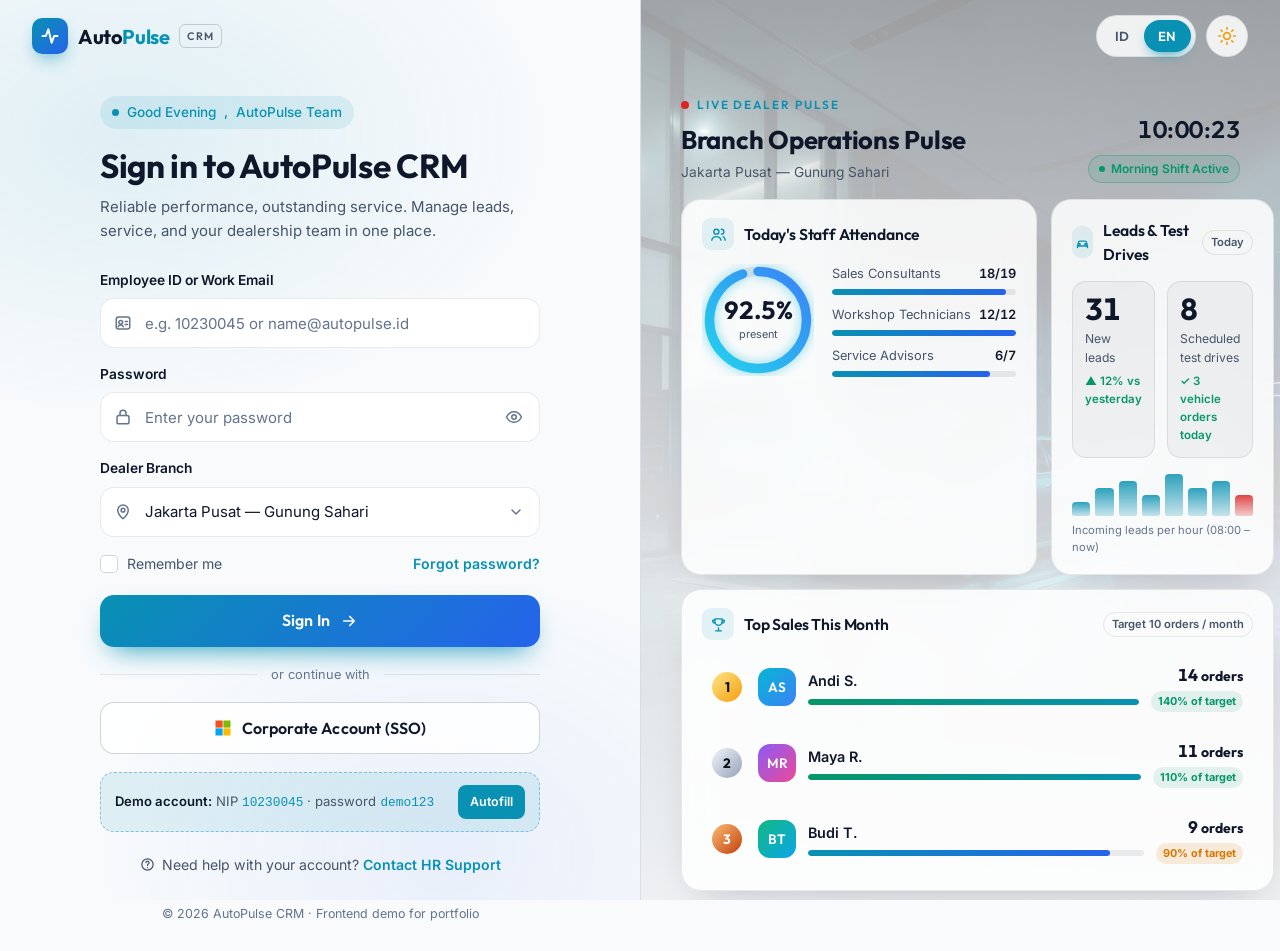
==== index.html @ 3036438d "feat: initial login page, documentation, and specs" ====
<!DOCTYPE html>
<html lang="id" data-theme="dark">
<head>
  <meta charset="UTF-8">
  <meta name="viewport" content="width=device-width, initial-scale=1.0">
  <title>AutoPulse CRM — Login | Automotive Customer &amp; Workforce Management</title>
  <meta name="description" content="AutoPulse CRM: platform CRM dealer otomotif yang menyatukan pipeline penjualan, layanan bengkel, dan statistik kinerja SDM untuk HRD dalam satu dashboard.">
  <meta name="theme-color" content="#0A0E17">
  <!-- Apply saved theme/language before paint to avoid a flash of the wrong theme -->
  <script>
    (function () {
      try {
        var theme = localStorage.getItem("autopulse-theme");
        if (theme !== "light" && theme !== "dark") {
          theme = window.matchMedia("(prefers-color-scheme: light)").matches ? "light" : "dark";
        }
        document.documentElement.setAttribute("data-theme", theme);
        var lang = localStorage.getItem("autopulse-lang");
        if (lang === "id" || lang === "en") document.documentElement.lang = lang;
      } catch (e) { /* storage unavailable: keep defaults */ }
    })();
  </script>
  <link rel="preconnect" href="https://fonts.googleapis.com">
  <link rel="preconnect" href="https://fonts.gstatic.com" crossorigin>
  <link href="https://fonts.googleapis.com/css2?family=Inter:wght@400;500;600;700&family=Outfit:wght@500;600;700;800&display=swap" rel="stylesheet">
  <link rel="stylesheet" href="styles.css">
</head>
<body>
  <div class="bg-glow" aria-hidden="true"></div>

  <!-- ===== Top bar: brand, language & theme controls ===== -->
  <header class="topbar">
    <a class="brand" href="#" aria-label="AutoPulse CRM">
      <span class="brand-mark" aria-hidden="true">
        <svg width="20" height="20" viewBox="0 0 24 24" fill="none" stroke="currentColor" stroke-width="2.4" stroke-linecap="round" stroke-linejoin="round"><path d="M3 12h4l3-8 4 16 3-8h4"/></svg>
      </span>
      <span class="brand-name">Auto<span>Pulse</span></span>
      <span class="brand-tag">CRM</span>
    </a>
    <div class="topbar-controls">
      <div class="lang-toggle" role="group" aria-label="Language / Bahasa">
        <button type="button" id="lang-id" class="lang-btn" data-lang="id" aria-pressed="true">ID</button>
        <button type="button" id="lang-en" class="lang-btn" data-lang="en" aria-pressed="false">EN</button>
      </div>
      <button type="button" id="theme-toggle" class="theme-toggle" data-i18n-aria="themeToggle" aria-label="Ganti tema">
        <svg class="icon-sun" viewBox="0 0 24 24" fill="none" stroke="currentColor" stroke-width="2" stroke-linecap="round"><circle cx="12" cy="12" r="4"/><path d="M12 2v2M12 20v2M4.9 4.9l1.4 1.4M17.7 17.7l1.4 1.4M2 12h2M20 12h2M4.9 19.1l1.4-1.4M17.7 6.3l1.4-1.4"/></svg>
        <svg class="icon-moon" viewBox="0 0 24 24" fill="none" stroke="currentColor" stroke-width="2" stroke-linecap="round" stroke-linejoin="round"><path d="M21 12.8A9 9 0 1 1 11.2 3a7 7 0 0 0 9.8 9.8z"/></svg>
      </button>
    </div>
  </header>

  <main class="split-container">
    <!-- ===== Left: authentication portal ===== -->
    <section id="auth-section" class="auth-panel" aria-labelledby="login-title">
      <div class="auth-card">
        <p class="eyebrow"><span class="pulse-dot" aria-hidden="true"></span><span id="greeting-text">Selamat Pagi</span>, <span data-i18n="greetingSuffix">Rekan AutoPulse</span></p>
        <h1 id="login-title" data-i18n="loginTitle">Masuk ke AutoPulse CRM</h1>
        <p class="subtitle" data-i18n="loginSubtitle">Kinerja andal, pelayanan unggul. Kelola prospek, servis, dan tim dealer Anda dalam satu tempat.</p>

        <form id="login-form" novalidate>
          <div class="field" id="field-identifier">
            <label for="nip-email" data-i18n="labelIdentifier">NIP atau Email Perusahaan</label>
            <div class="input-wrap">
              <svg class="input-icon" viewBox="0 0 24 24" fill="none" stroke="currentColor" stroke-width="2" stroke-linecap="round" stroke-linejoin="round" aria-hidden="true"><rect x="3" y="4" width="18" height="16" rx="3"/><circle cx="9" cy="11" r="2.5"/><path d="M5.5 17c.8-1.8 2-2.5 3.5-2.5s2.7.7 3.5 2.5M15 10h3M15 14h3"/></svg>
              <input id="nip-email" name="identifier" type="text" autocomplete="username" inputmode="email" aria-describedby="nip-email-error" data-i18n-placeholder="phIdentifier" placeholder="contoh: 10230045 atau nama@autopulse.id">
            </div>
            <p class="field-error" id="nip-email-error" aria-live="polite"></p>
          </div>

          <div class="field" id="field-password">
            <label for="password" data-i18n="labelPassword">Kata Sandi</label>
            <div class="input-wrap">
              <svg class="input-icon" viewBox="0 0 24 24" fill="none" stroke="currentColor" stroke-width="2" stroke-linecap="round" stroke-linejoin="round" aria-hidden="true"><rect x="4" y="10" width="16" height="11" rx="2.5"/><path d="M8 10V7a4 4 0 0 1 8 0v3"/></svg>
              <input id="password" name="password" type="password" autocomplete="current-password" aria-describedby="password-error" data-i18n-placeholder="phPassword" placeholder="Masukkan kata sandi">
              <button type="button" id="toggle-pwd" class="pwd-toggle" data-i18n-aria="showPassword" aria-label="Tampilkan kata sandi" aria-pressed="false">
                <svg class="icon-eye" viewBox="0 0 24 24" fill="none" stroke="currentColor" stroke-width="2" stroke-linecap="round" stroke-linejoin="round"><path d="M2 12s3.6-7 10-7 10 7 10 7-3.6 7-10 7S2 12 2 12z"/><circle cx="12" cy="12" r="3"/></svg>
                <svg class="icon-eye-off" viewBox="0 0 24 24" fill="none" stroke="currentColor" stroke-width="2" stroke-linecap="round" stroke-linejoin="round" hidden><path d="M3 3l18 18M10.6 5.1A10.9 10.9 0 0 1 12 5c6.4 0 10 7 10 7a17.6 17.6 0 0 1-3.2 4.1M6.6 6.6A17.4 17.4 0 0 0 2 12s3.6 7 10 7a10.6 10.6 0 0 0 5.4-1.5M9.9 9.9a3 3 0 0 0 4.2 4.2"/></svg>
              </button>
            </div>
            <p class="field-error" id="password-error" aria-live="polite"></p>
          </div>

          <div class="field">
            <label for="branch-select" data-i18n="labelBranch">Cabang Dealer</label>
            <div class="input-wrap">
              <svg class="input-icon" viewBox="0 0 24 24" fill="none" stroke="currentColor" stroke-width="2" stroke-linecap="round" stroke-linejoin="round" aria-hidden="true"><path d="M12 21s-7-6.2-7-11.5A7 7 0 0 1 19 9.5C19 14.8 12 21 12 21z"/><circle cx="12" cy="9.5" r="2.5"/></svg>
              <select id="branch-select" name="branch">
                <option value="jkt">Jakarta Pusat — Gunung Sahari</option>
                <option value="bsd">Tangerang — BSD City</option>
                <option value="bdg">Bandung — Soekarno Hatta</option>
                <option value="sby">Surabaya — Ahmad Yani</option>
                <option value="mdn">Medan — Gatot Subroto</option>
              </select>
              <svg class="select-chevron" viewBox="0 0 24 24" fill="none" stroke="currentColor" stroke-width="2.2" stroke-linecap="round" stroke-linejoin="round" aria-hidden="true"><path d="M6 9l6 6 6-6"/></svg>
            </div>
          </div>

          <div class="form-row">
            <label class="checkbox" for="remember-me">
              <input type="checkbox" id="remember-me" name="remember">
              <span data-i18n="rememberMe">Ingat saya</span>
            </label>
            <button type="button" id="forgot-link" class="link-btn" data-i18n="forgotPassword">Lupa kata sandi?</button>
          </div>

          <div id="form-alert" class="form-alert" role="alert" hidden>
            <svg viewBox="0 0 24 24" fill="none" stroke="currentColor" stroke-width="2" stroke-linecap="round" stroke-linejoin="round" aria-hidden="true"><circle cx="12" cy="12" r="9"/><path d="M12 8v5M12 16h.01"/></svg>
            <span id="form-alert-text"></span>
          </div>

          <button type="submit" id="btn-login" class="btn btn-primary">
            <span class="btn-label" data-i18n="signIn">Masuk Sistem</span>
            <svg class="btn-arrow" viewBox="0 0 24 24" fill="none" stroke="currentColor" stroke-width="2.2" stroke-linecap="round" stroke-linejoin="round" aria-hidden="true"><path d="M5 12h14M13 6l6 6-6 6"/></svg>
            <span class="btn-spinner" aria-hidden="true"></span>
          </button>

          <div class="divider"><span data-i18n="orSignInWith">atau masuk dengan</span></div>

          <button type="button" id="btn-sso" class="btn btn-outline">
            <svg viewBox="0 0 24 24" aria-hidden="true"><rect x="2" y="2" width="9.5" height="9.5" fill="#F25022"/><rect x="12.5" y="2" width="9.5" height="9.5" fill="#7FBA00"/><rect x="2" y="12.5" width="9.5" height="9.5" fill="#00A4EF"/><rect x="12.5" y="12.5" width="9.5" height="9.5" fill="#FFB900"/></svg>
            <span data-i18n="ssoButton">Akun Perusahaan (SSO)</span>
          </button>

          <div class="demo-box">
            <span><strong data-i18n="demoTitle">Akun demo:</strong> NIP <code>10230045</code> · <span data-i18n="demoPassword">sandi</span> <code>demo123</code></span>
            <button type="button" id="btn-demo-fill" class="demo-fill" data-i18n="demoFill">Isi otomatis</button>
          </div>
        </form>

        <p class="help-line">
          <svg viewBox="0 0 24 24" fill="none" stroke="currentColor" stroke-width="2" stroke-linecap="round" stroke-linejoin="round" aria-hidden="true"><circle cx="12" cy="12" r="9"/><path d="M9.5 9a2.5 2.5 0 1 1 3.5 2.3c-.6.3-1 .9-1 1.6v.6M12 17h.01"/></svg>
          <span data-i18n="needHelp">Butuh bantuan akun?</span>
          <button type="button" id="hr-support-link" class="link-btn" data-i18n="contactHr">Hubungi HRD Support</button>
        </p>
      </div>
      <p class="auth-footer">© 2026 AutoPulse CRM · <span data-i18n="footerNote">Demo frontend untuk portofolio</span></p>
    </section>

    <!-- ===== Right: Live Dealer Pulse (pre-auth, aggregated, zero PII) ===== -->
    <section id="pulse-section" class="pulse-panel" aria-labelledby="pulse-title">
      <div class="pulse-bg" aria-hidden="true"></div>

      <div id="pulse-content" class="pulse-content is-loading" aria-busy="true">
        <div class="pulse-header">
          <div>
            <p class="eyebrow-live"><span class="live-dot" aria-hidden="true"></span>LIVE DEALER PULSE</p>
            <h2 id="pulse-title" data-i18n="pulseTitle">Denyut Operasional Cabang</h2>
            <p class="pulse-sub" id="pulse-branch">Jakarta Pusat — Gunung Sahari</p>
          </div>
          <div class="clock-box">
            <span id="dealer-clock" class="dealer-clock">--:--:--</span>
            <span id="shift-status" class="shift-badge">—</span>
          </div>
        </div>

        <div class="stats-grid">
          <!-- Attendance -->
          <article id="stat-attendance" class="metric-card card-attendance">
            <div class="card-head">
              <h3 class="card-title">
                <span class="card-icon" aria-hidden="true"><svg viewBox="0 0 24 24" fill="none" stroke="currentColor" stroke-width="2" stroke-linecap="round" stroke-linejoin="round"><circle cx="9" cy="8" r="3.5"/><path d="M2.5 20c.9-3.4 3.4-5 6.5-5s5.6 1.6 6.5 5M16 4.5a3.5 3.5 0 0 1 0 7M18.5 15c1.6.6 2.6 2.2 3 5"/></svg></span>
                <span data-i18n="attendanceTitle">Kehadiran Staf Hari Ini</span>
              </h3>
            </div>
            <div class="attendance-body">
              <div class="gauge">
                <svg viewBox="0 0 120 120" aria-hidden="true">
                  <defs>
                    <linearGradient id="gauge-gradient" x1="0" y1="0" x2="1" y2="1">
                      <stop offset="0%" stop-color="#22D3EE"/>
                      <stop offset="100%" stop-color="#3B82F6"/>
                    </linearGradient>
                  </defs>
                  <circle class="gauge-track" cx="60" cy="60" r="52"/>
                  <circle id="gauge-fill" class="gauge-fill" cx="60" cy="60" r="52" stroke-dasharray="326.73" stroke-dashoffset="326.73"/>
                </svg>
                <div class="gauge-label">
                  <span id="attendance-value" class="gauge-value skeleton-target">0%</span>
                  <span class="gauge-caption" data-i18n="present">hadir</span>
                </div>
              </div>
              <ul id="attendance-breakdown" class="breakdown"></ul>
            </div>
          </article>

          <!-- Activity -->
          <article id="stat-activity" class="metric-card card-activity">
            <div class="card-head">
              <h3 class="card-title">
                <span class="card-icon" aria-hidden="true"><svg viewBox="0 0 24 24" fill="none" stroke="currentColor" stroke-width="2" stroke-linecap="round" stroke-linejoin="round"><path d="M5 17h14l-1.5-5.5A2 2 0 0 0 15.6 10H8.4a2 2 0 0 0-1.9 1.5L5 17zM5 17v2M19 17v2"/><circle cx="8" cy="14.5" r=".8"/><circle cx="16" cy="14.5" r=".8"/></svg></span>
                <span data-i18n="activityTitle">Prospek &amp; Test Drive</span>
              </h3>
              <span class="card-chip" data-i18n="today">Hari ini</span>
            </div>
            <div class="activity-body">
              <div class="kpi">
                <div id="leads-value" class="kpi-value skeleton-target">0</div>
                <div class="kpi-label" data-i18n="newLeads">Prospek baru</div>
                <div id="leads-trend" class="kpi-trend">▲ 12%</div>
              </div>
              <div class="kpi">
                <div id="testdrive-value" class="kpi-value skeleton-target">0</div>
                <div class="kpi-label" data-i18n="testDrives">Test drive terjadwal</div>
                <div id="spk-today" class="kpi-trend">3 SPK</div>
              </div>
              <div id="leads-sparkline" class="sparkline" aria-hidden="true"></div>
              <p class="spark-caption" data-i18n="sparkCaption">Prospek masuk per jam (08:00 – sekarang)</p>
            </div>
          </article>

          <!-- Leaderboard -->
          <article id="stat-leaderboard" class="metric-card card-leaderboard">
            <div class="card-head">
              <h3 class="card-title">
                <span class="card-icon" aria-hidden="true"><svg viewBox="0 0 24 24" fill="none" stroke="currentColor" stroke-width="2" stroke-linecap="round" stroke-linejoin="round"><path d="M8 21h8M12 17v4M7 4h10v4a5 5 0 0 1-10 0V4zM7 6H4a3 3 0 0 0 3 4M17 6h3a3 3 0 0 1-3 4"/></svg></span>
                <span data-i18n="leaderboardTitle">Top Sales Bulan Ini</span>
              </h3>
              <span id="leaderboard-target" class="card-chip">Target 10 SPK</span>
            </div>
            <ol id="leaderboard-list" class="leaderboard"></ol>
          </article>
        </div>

        <div id="hr-announcement" class="ticker">
          <span class="ticker-label">
            <svg viewBox="0 0 24 24" fill="none" stroke="currentColor" stroke-width="2.2" stroke-linecap="round" stroke-linejoin="round" aria-hidden="true"><path d="M3 11v2a1 1 0 0 0 1 1h2l5 4V6L6 10H4a1 1 0 0 0-1 1zM15.5 8.5a5 5 0 0 1 0 7"/></svg>
            <span data-i18n="hrInfo">Info HRD</span>
          </span>
          <div class="ticker-viewport">
            <div id="ticker-track" class="ticker-track"></div>
          </div>
        </div>

        <p class="pulse-meta">
          <span>
            <svg viewBox="0 0 24 24" fill="none" stroke="currentColor" stroke-width="2" stroke-linecap="round" stroke-linejoin="round" aria-hidden="true"><path d="M21 12a9 9 0 1 1-3-6.7L21 8M21 3v5h-5"/></svg>
            <span id="pulse-updated">—</span>
          </span>
          <span>
            <svg viewBox="0 0 24 24" fill="none" stroke="currentColor" stroke-width="2" stroke-linecap="round" stroke-linejoin="round" aria-hidden="true"><path d="M12 3l8 3v6c0 5-3.5 8-8 9-4.5-1-8-4-8-9V6l8-3z"/></svg>
            <span data-i18n="privacyNote">Data agregat — tanpa data pribadi pelanggan</span>
          </span>
        </p>
      </div>

      <!-- Graceful fallback when the stats feed is unavailable -->
      <div id="pulse-fallback" class="pulse-fallback" hidden>
        <span class="fallback-note" data-i18n="fallbackNote">Statistik sementara tidak tersedia</span>
        <h2 data-i18n="fallbackTitle">Kinerja andal, pelayanan unggul.</h2>
        <p data-i18n="fallbackText">Anda tetap dapat masuk seperti biasa. Data Live Dealer Pulse akan tampil kembali secara otomatis.</p>
      </div>
    </section>
  </main>

  <!-- ===== HR support modal ===== -->
  <div id="hr-modal" class="modal" role="dialog" aria-modal="true" aria-labelledby="hr-modal-title" hidden>
    <div class="modal-backdrop" data-close-modal></div>
    <div class="modal-card">
      <button type="button" class="modal-close" data-close-modal data-i18n-aria="close" aria-label="Tutup">
        <svg viewBox="0 0 24 24" fill="none" stroke="currentColor" stroke-width="2.4" stroke-linecap="round"><path d="M6 6l12 12M18 6L6 18"/></svg>
      </button>
      <h2 id="hr-modal-title" data-i18n="hrModalTitle">Bantuan Akun HRD</h2>
      <p data-i18n="hrModalText">Akun terkunci, lupa NIP, atau belum terdaftar? Tim People Operations siap membantu pada jam kerja (08:00 – 17:00).</p>
      <ul class="contact-list">
        <li>
          <a class="contact-item" id="hr-whatsapp" href="https://wa.me/6281200000000" target="_blank" rel="noopener">
            <span class="card-icon" aria-hidden="true"><svg viewBox="0 0 24 24" fill="none" stroke="currentColor" stroke-width="2" stroke-linecap="round" stroke-linejoin="round"><path d="M21 11.5a8.5 8.5 0 0 1-12.6 7.4L3 20.5l1.6-5.2A8.5 8.5 0 1 1 21 11.5z"/></svg></span>
            <span><small>WhatsApp HR Helpdesk</small><strong>+62 812-0000-0000</strong></span>
          </a>
        </li>
        <li>
          <div class="contact-item">
            <span class="card-icon" aria-hidden="true"><svg viewBox="0 0 24 24" fill="none" stroke="currentColor" stroke-width="2" stroke-linecap="round" stroke-linejoin="round"><path d="M22 16.9v3a2 2 0 0 1-2.2 2 19.8 19.8 0 0 1-8.6-3.1 19.5 19.5 0 0 1-6-6A19.8 19.8 0 0 1 2.1 4.2 2 2 0 0 1 4.1 2h3a2 2 0 0 1 2 1.7c.1.9.4 1.8.7 2.7a2 2 0 0 1-.5 2.1L8 9.8a16 16 0 0 0 6 6l1.3-1.3a2 2 0 0 1 2.1-.5c.9.3 1.8.6 2.7.7a2 2 0 0 1 1.7 2z"/></svg></span>
            <span><small data-i18n="internalExt">Telepon internal</small><strong>Ext. 104</strong></span>
          </div>
        </li>
        <li>
          <a class="contact-item" id="hr-email" href="mailto:people.ops@autopulse.id">
            <span class="card-icon" aria-hidden="true"><svg viewBox="0 0 24 24" fill="none" stroke="currentColor" stroke-width="2" stroke-linecap="round" stroke-linejoin="round"><rect x="3" y="5" width="18" height="14" rx="2.5"/><path d="M3.5 7l8.5 6 8.5-6"/></svg></span>
            <span><small>Email People Ops</small><strong>people.ops@autopulse.id</strong></span>
          </a>
        </li>
      </ul>
    </div>
  </div>

  <!-- ===== Login success (demo) ===== -->
  <div id="success-modal" class="modal" role="dialog" aria-modal="true" aria-labelledby="success-title" hidden>
    <div class="modal-backdrop"></div>
    <div class="modal-card success-card">
      <div class="success-icon" aria-hidden="true">
        <svg viewBox="0 0 24 24" fill="none" stroke="currentColor" stroke-width="2.6" stroke-linecap="round" stroke-linejoin="round"><path d="M5 12.5l4.5 4.5L19 7.5"/></svg>
      </div>
      <h2 id="success-title" data-i18n="successTitle">Login berhasil</h2>
      <div class="success-user">
        <strong id="success-name">Rina Kartika</strong>
        <span id="success-role">HRD &amp; People Ops</span>
      </div>
      <p class="success-note" data-i18n="successNote">Ini adalah demo frontend portofolio. Halaman dashboard akan hadir pada tahap berikutnya.</p>
      <button type="button" id="btn-back" class="btn btn-primary"><span class="btn-label" data-i18n="backToLogin">Kembali ke halaman login</span></button>
    </div>
  </div>

  <div id="toast" class="toast" role="status" aria-live="polite"></div>

  <script src="app.js"></script>
</body>
</html>
---- styles.css ----
/* ==========================================================================
   AutoPulse CRM — Login Page Stylesheet
   Dual theme: Obsidian Titanium (dark, default) & Alabaster Frost (light)
   ========================================================================== */

/* ---------- 1. Design tokens ---------- */
:root {
  /* Dark mode (default) */
  --bg-primary: #0A0E17;
  --bg-secondary: #111827;
  --bg-card: rgba(22, 28, 41, 0.72);
  --bg-card-solid: #161C29;
  --bg-input: rgba(15, 20, 32, 0.8);
  --bg-hover: rgba(255, 255, 255, 0.05);
  --border-color: rgba(255, 255, 255, 0.09);
  --border-strong: rgba(255, 255, 255, 0.16);
  --text-primary: #F8FAFC;
  --text-secondary: #94A3B8;
  --text-muted: #64748B;
  --accent-primary: #06B6D4;
  --accent-primary-strong: #22D3EE;
  --accent-secondary: #3B82F6;
  --accent-action: #E11D48;
  --success: #10B981;
  --warning: #F59E0B;
  --danger: #F43F5E;
  --accent-soft: rgba(6, 182, 212, 0.14);
  --success-soft: rgba(16, 185, 129, 0.14);
  --danger-soft: rgba(244, 63, 94, 0.12);
  --shadow-card: 0 20px 50px -20px rgba(0, 0, 0, 0.7);
  --shadow-glow: 0 0 0 1px rgba(6, 182, 212, 0.35), 0 10px 30px -10px rgba(6, 182, 212, 0.55);
  --pulse-overlay: linear-gradient(180deg, rgba(10, 14, 23, 0.55) 0%, rgba(10, 14, 23, 0.82) 55%, rgba(10, 14, 23, 0.95) 100%);
  --gauge-track: rgba(255, 255, 255, 0.08);
  --skeleton: rgba(255, 255, 255, 0.06);
  --skeleton-shine: rgba(255, 255, 255, 0.12);
  color-scheme: dark;

  /* Shared tokens */
  --font-display: "Outfit", system-ui, sans-serif;
  --font-body: "Inter", system-ui, sans-serif;
  --radius-sm: 10px;
  --radius-md: 14px;
  --radius-lg: 20px;
  --radius-xl: 28px;
  --topbar-h: 72px;
  --ease-out: cubic-bezier(0.22, 1, 0.36, 1);
  --theme-transition: background-color 0.3s ease, color 0.3s ease, border-color 0.3s ease, box-shadow 0.3s ease;
}

[data-theme="light"] {
  --bg-primary: #F8FAFC;
  --bg-secondary: #EEF2F7;
  --bg-card: rgba(255, 255, 255, 0.84);
  --bg-card-solid: #FFFFFF;
  --bg-input: #FFFFFF;
  --bg-hover: rgba(15, 23, 42, 0.04);
  --border-color: rgba(15, 23, 42, 0.09);
  --border-strong: rgba(15, 23, 42, 0.18);
  --text-primary: #0F172A;
  --text-secondary: #475569;
  --text-muted: #64748B;
  --accent-primary: #0891B2;
  --accent-primary-strong: #0E7490;
  --accent-secondary: #2563EB;
  --accent-action: #DC2626;
  --success: #059669;
  --warning: #D97706;
  --danger: #DC2626;
  --accent-soft: rgba(8, 145, 178, 0.1);
  --success-soft: rgba(5, 150, 105, 0.1);
  --danger-soft: rgba(220, 38, 38, 0.08);
  --shadow-card: 0 18px 40px -22px rgba(15, 23, 42, 0.28);
  --shadow-glow: 0 0 0 1px rgba(8, 145, 178, 0.3), 0 10px 26px -12px rgba(8, 145, 178, 0.45);
  --pulse-overlay: linear-gradient(180deg, rgba(248, 250, 252, 0.62) 0%, rgba(248, 250, 252, 0.86) 55%, rgba(248, 250, 252, 0.96) 100%);
  --gauge-track: rgba(15, 23, 42, 0.08);
  --skeleton: rgba(15, 23, 42, 0.06);
  --skeleton-shine: rgba(15, 23, 42, 0.1);
  color-scheme: light;
}

/* ---------- 2. Base ---------- */
*,
*::before,
*::after {
  box-sizing: border-box;
}

html,
body {
  margin: 0;
  padding: 0;
}

body {
  min-height: 100vh;
  font-family: var(--font-body);
  font-size: 15px;
  line-height: 1.55;
  color: var(--text-primary);
  background: var(--bg-primary);
  -webkit-font-smoothing: antialiased;
  transition: var(--theme-transition);
  overflow-x: hidden;
}

h1, h2, h3 {
  font-family: var(--font-display);
  margin: 0;
  letter-spacing: -0.01em;
}

p {
  margin: 0;
}

button,
input,
select {
  font: inherit;
  color: inherit;
}

button {
  cursor: pointer;
}

:focus-visible {
  outline: 2px solid var(--accent-primary);
  outline-offset: 2px;
}

[hidden] {
  display: none !important;
}

.sr-only {
  position: absolute;
  width: 1px;
  height: 1px;
  padding: 0;
  margin: -1px;
  overflow: hidden;
  clip: rect(0, 0, 0, 0);
  border: 0;
}

/* Ambient glow behind the auth panel */
.bg-glow {
  position: fixed;
  inset: 0;
  pointer-events: none;
  z-index: 0;
  background:
    radial-gradient(600px 400px at 10% 15%, rgba(6, 182, 212, 0.12), transparent 70%),
    radial-gradient(500px 400px at 35% 95%, rgba(59, 130, 246, 0.1), transparent 70%);
}

[data-theme="light"] .bg-glow {
  background:
    radial-gradient(600px 400px at 10% 15%, rgba(8, 145, 178, 0.1), transparent 70%),
    radial-gradient(500px 400px at 35% 95%, rgba(37, 99, 235, 0.07), transparent 70%);
}

/* ---------- 3. Top bar ---------- */
.topbar {
  position: fixed;
  top: 0;
  left: 0;
  right: 0;
  height: var(--topbar-h);
  z-index: 20;
  display: flex;
  align-items: center;
  justify-content: space-between;
  padding: 0 32px;
  pointer-events: none;
}

.topbar > * {
  pointer-events: auto;
}

.brand {
  display: inline-flex;
  align-items: center;
  gap: 10px;
  text-decoration: none;
  color: var(--text-primary);
}

.brand-mark {
  width: 36px;
  height: 36px;
  border-radius: 10px;
  display: grid;
  place-items: center;
  background: linear-gradient(135deg, var(--accent-primary), var(--accent-secondary));
  box-shadow: 0 8px 20px -8px var(--accent-primary);
  color: #fff;
}

.brand-name {
  font-family: var(--font-display);
  font-weight: 700;
  font-size: 1.25rem;
  letter-spacing: -0.02em;
}

.brand-name span {
  color: var(--accent-primary);
}

.brand-tag {
  font-family: var(--font-display);
  font-size: 0.68rem;
  font-weight: 600;
  letter-spacing: 0.12em;
  padding: 3px 7px;
  border-radius: 6px;
  border: 1px solid var(--border-strong);
  color: var(--text-secondary);
}

.topbar-controls {
  display: flex;
  align-items: center;
  gap: 10px;
}

.lang-toggle {
  display: inline-flex;
  padding: 4px;
  border-radius: 999px;
  background: var(--bg-card);
  border: 1px solid var(--border-color);
  backdrop-filter: blur(16px);
  -webkit-backdrop-filter: blur(16px);
  transition: var(--theme-transition);
}

.lang-btn {
  border: 0;
  background: transparent;
  padding: 6px 14px;
  border-radius: 999px;
  font-family: var(--font-display);
  font-weight: 600;
  font-size: 0.82rem;
  letter-spacing: 0.04em;
  color: var(--text-secondary);
  transition: background-color 0.25s var(--ease-out), color 0.25s var(--ease-out);
}

.lang-btn:hover {
  color: var(--text-primary);
}

.lang-btn[aria-pressed="true"] {
  background: var(--accent-primary);
  color: #fff;
  box-shadow: 0 6px 14px -6px var(--accent-primary);
}

.theme-toggle {
  position: relative;
  width: 42px;
  height: 42px;
  border-radius: 50%;
  border: 1px solid var(--border-color);
  background: var(--bg-card);
  backdrop-filter: blur(16px);
  -webkit-backdrop-filter: blur(16px);
  display: grid;
  place-items: center;
  overflow: hidden;
  transition: var(--theme-transition), transform 0.2s var(--ease-out);
}

.theme-toggle:hover {
  transform: rotate(-12deg) scale(1.05);
  border-color: var(--accent-primary);
}

.theme-toggle svg {
  position: absolute;
  width: 20px;
  height: 20px;
  transition: transform 0.45s var(--ease-out), opacity 0.3s ease;
}

.icon-sun {
  color: #F59E0B;
  transform: translateY(30px) rotate(90deg);
  opacity: 0;
}

.icon-moon {
  color: var(--accent-primary-strong);
}

[data-theme="light"] .icon-sun {
  transform: none;
  opacity: 1;
}

[data-theme="light"] .icon-moon {
  transform: translateY(-30px) rotate(-90deg);
  opacity: 0;
}

/* ---------- 4. Split layout ---------- */
.split-container {
  position: relative;
  z-index: 1;
  display: grid;
  grid-template-columns: 1fr 1fr;
  min-height: 100vh;
}

/* ---------- 5. Auth panel (left) ---------- */
.auth-panel {
  display: flex;
  flex-direction: column;
  justify-content: center;
  align-items: center;
  padding: calc(var(--topbar-h) + 24px) 48px 28px;
}

.auth-card {
  width: 100%;
  max-width: 440px;
  animation: rise-in 0.7s var(--ease-out) both;
}

.eyebrow {
  display: inline-flex;
  align-items: center;
  gap: 8px;
  font-size: 0.85rem;
  font-weight: 500;
  color: var(--accent-primary);
  padding: 6px 12px;
  border-radius: 999px;
  background: var(--accent-soft);
  margin-bottom: 18px;
}

.pulse-dot {
  width: 7px;
  height: 7px;
  border-radius: 50%;
  background: currentColor;
  box-shadow: 0 0 0 0 currentColor;
  animation: ping 2s infinite;
}

.auth-card h1 {
  font-size: clamp(1.8rem, 2.6vw, 2.35rem);
  font-weight: 700;
  line-height: 1.15;
  margin-bottom: 10px;
}

.subtitle {
  color: var(--text-secondary);
  margin-bottom: 28px;
}

.field {
  margin-bottom: 16px;
}

.field label {
  display: block;
  font-size: 0.86rem;
  font-weight: 600;
  margin-bottom: 7px;
  color: var(--text-primary);
}

.input-wrap {
  position: relative;
  display: flex;
  align-items: center;
}

.input-icon {
  position: absolute;
  left: 14px;
  width: 18px;
  height: 18px;
  color: var(--text-muted);
  pointer-events: none;
  transition: color 0.2s ease;
}

.input-wrap input,
.input-wrap select {
  width: 100%;
  height: 50px;
  padding: 0 46px 0 44px;
  border-radius: var(--radius-md);
  border: 1px solid var(--border-color);
  background: var(--bg-input);
  color: var(--text-primary);
  transition: var(--theme-transition);
  appearance: none;
  -webkit-appearance: none;
}

.input-wrap select {
  cursor: pointer;
}

.input-wrap select option {
  background: var(--bg-card-solid);
  color: var(--text-primary);
}

.input-wrap input::placeholder {
  color: var(--text-muted);
}

.input-wrap input:hover,
.input-wrap select:hover {
  border-color: var(--border-strong);
}

.input-wrap input:focus,
.input-wrap select:focus {
  outline: none;
  border-color: var(--accent-primary);
  box-shadow: 0 0 0 4px var(--accent-soft);
}

.input-wrap:focus-within .input-icon {
  color: var(--accent-primary);
}

.select-chevron {
  position: absolute;
  right: 16px;
  width: 16px;
  height: 16px;
  color: var(--text-muted);
  pointer-events: none;
}

.field.has-error input,
.field.has-error select {
  border-color: var(--danger);
  box-shadow: 0 0 0 4px var(--danger-soft);
}

.field-error {
  min-height: 0;
  font-size: 0.8rem;
  color: var(--danger);
  margin-top: 6px;
}

.field-error:empty {
  display: none;
}

.pwd-toggle {
  position: absolute;
  right: 8px;
  width: 36px;
  height: 36px;
  border: 0;
  border-radius: 10px;
  background: transparent;
  color: var(--text-muted);
  display: grid;
  place-items: center;
  transition: background-color 0.2s ease, color 0.2s ease;
}

.pwd-toggle:hover {
  background: var(--bg-hover);
  color: var(--text-primary);
}

.pwd-toggle svg {
  width: 18px;
  height: 18px;
}

.form-row {
  display: flex;
  justify-content: space-between;
  align-items: center;
  margin: 4px 0 20px;
  font-size: 0.88rem;
}

.checkbox {
  display: inline-flex;
  align-items: center;
  gap: 9px;
  cursor: pointer;
  color: var(--text-secondary);
  user-select: none;
}

.checkbox input {
  appearance: none;
  -webkit-appearance: none;
  width: 18px;
  height: 18px;
  margin: 0;
  border-radius: 5px;
  border: 1.5px solid var(--border-strong);
  background: var(--bg-input);
  display: grid;
  place-items: center;
  cursor: pointer;
  transition: background-color 0.2s ease, border-color 0.2s ease;
}

.checkbox input::after {
  content: "";
  width: 9px;
  height: 5px;
  border-left: 2px solid #fff;
  border-bottom: 2px solid #fff;
  transform: rotate(-45deg) scale(0);
  margin-top: -2px;
  transition: transform 0.2s var(--ease-out);
}

.checkbox input:checked {
  background: var(--accent-primary);
  border-color: var(--accent-primary);
}

.checkbox input:checked::after {
  transform: rotate(-45deg) scale(1);
}

.link-btn {
  border: 0;
  background: none;
  padding: 0;
  color: var(--accent-primary);
  font-weight: 600;
  text-decoration: none;
  transition: color 0.2s ease;
}

.link-btn:hover {
  color: var(--accent-primary-strong);
  text-decoration: underline;
  text-underline-offset: 3px;
}

.form-alert {
  display: flex;
  gap: 10px;
  align-items: flex-start;
  padding: 12px 14px;
  margin-bottom: 16px;
  border-radius: var(--radius-sm);
  font-size: 0.86rem;
  color: var(--danger);
  background: var(--danger-soft);
  border: 1px solid color-mix(in srgb, var(--danger) 30%, transparent);
  animation: shake 0.4s ease;
}

.form-alert.is-warning {
  color: var(--warning);
  background: color-mix(in srgb, var(--warning) 12%, transparent);
  border-color: color-mix(in srgb, var(--warning) 30%, transparent);
}

.form-alert svg {
  flex: none;
  width: 18px;
  height: 18px;
  margin-top: 1px;
}

.btn {
  position: relative;
  width: 100%;
  height: 52px;
  border-radius: var(--radius-md);
  display: inline-flex;
  align-items: center;
  justify-content: center;
  gap: 10px;
  font-family: var(--font-display);
  font-weight: 600;
  font-size: 1rem;
  letter-spacing: 0.01em;
  transition: transform 0.2s var(--ease-out), box-shadow 0.25s ease, background-color 0.25s ease, border-color 0.25s ease, opacity 0.2s ease;
}

.btn:active:not(:disabled) {
  transform: scale(0.98);
}

.btn:disabled {
  cursor: not-allowed;
  opacity: 0.65;
}

.btn-primary {
  border: 0;
  color: #fff;
  background: linear-gradient(135deg, var(--accent-primary) 0%, var(--accent-secondary) 100%);
  box-shadow: 0 12px 28px -12px var(--accent-primary);
  overflow: hidden;
}

.btn-primary::before {
  content: "";
  position: absolute;
  inset: 0;
  background: linear-gradient(110deg, transparent 30%, rgba(255, 255, 255, 0.28) 50%, transparent 70%);
  transform: translateX(-100%);
  transition: transform 0.7s var(--ease-out);
}

.btn-primary:hover:not(:disabled) {
  box-shadow: var(--shadow-glow);
  transform: translateY(-1px);
}

.btn-primary:hover:not(:disabled)::before {
  transform: translateX(100%);
}

.btn-primary svg {
  width: 18px;
  height: 18px;
  transition: transform 0.25s var(--ease-out);
}

.btn-primary:hover:not(:disabled) svg {
  transform: translateX(3px);
}

.btn-spinner {
  width: 20px;
  height: 20px;
  border-radius: 50%;
  border: 2.5px solid rgba(255, 255, 255, 0.35);
  border-top-color: #fff;
  animation: spin 0.8s linear infinite;
}

.btn.is-loading .btn-label,
.btn.is-loading .btn-arrow {
  display: none;
}

.btn:not(.is-loading) .btn-spinner {
  display: none;
}

.btn-outline {
  border: 1px solid var(--border-strong);
  background: var(--bg-card);
  color: var(--text-primary);
}

.btn-outline:hover {
  border-color: var(--accent-primary);
  background: var(--bg-hover);
}

.btn-outline svg {
  width: 18px;
  height: 18px;
}

.divider {
  display: flex;
  align-items: center;
  gap: 14px;
  margin: 18px 0;
  font-size: 0.8rem;
  color: var(--text-muted);
}

.divider::before,
.divider::after {
  content: "";
  flex: 1;
  height: 1px;
  background: var(--border-color);
}

.demo-box {
  display: flex;
  align-items: center;
  justify-content: space-between;
  gap: 12px;
  margin-top: 18px;
  padding: 12px 14px;
  border-radius: var(--radius-md);
  border: 1px dashed color-mix(in srgb, var(--accent-primary) 45%, transparent);
  background: var(--accent-soft);
  font-size: 0.82rem;
  color: var(--text-secondary);
}

.demo-box strong {
  color: var(--text-primary);
  font-weight: 600;
}

.demo-box code {
  font-family: ui-monospace, "SFMono-Regular", Consolas, monospace;
  font-size: 0.8rem;
  color: var(--accent-primary);
}

.demo-fill {
  flex: none;
  border: 0;
  padding: 7px 12px;
  border-radius: 8px;
  font-size: 0.78rem;
  font-weight: 600;
  color: #fff;
  background: var(--accent-primary);
  transition: transform 0.2s var(--ease-out), opacity 0.2s ease;
}

.demo-fill:hover {
  transform: translateY(-1px);
  opacity: 0.92;
}

.help-line {
  margin-top: 22px;
  text-align: center;
  font-size: 0.88rem;
  color: var(--text-secondary);
}

.help-line svg {
  width: 15px;
  height: 15px;
  vertical-align: -2px;
  margin-right: 3px;
}

.auth-footer {
  margin-top: 28px;
  font-size: 0.78rem;
  color: var(--text-muted);
  text-align: center;
}

/* ---------- 6. Pulse panel (right) ---------- */
.pulse-panel {
  position: relative;
  overflow: hidden;
  border-left: 1px solid var(--border-color);
  background: var(--bg-secondary);
  transition: var(--theme-transition);
}

.pulse-bg {
  position: absolute;
  inset: 0;
  background-image: var(--pulse-overlay), url("assets/showroom-hero.jpg");
  background-size: cover;
  background-position: center 60%;
  transform: scale(1.04);
  animation: slow-zoom 24s ease-in-out infinite alternate;
}

.pulse-content {
  position: relative;
  z-index: 1;
  height: 100%;
  display: flex;
  flex-direction: column;
  gap: 16px;
  padding: calc(var(--topbar-h) + 20px) 40px 28px;
}

.pulse-header {
  display: flex;
  justify-content: space-between;
  align-items: flex-end;
  gap: 16px;
  flex-wrap: wrap;
}

.eyebrow-live {
  display: inline-flex;
  align-items: center;
  gap: 8px;
  font-family: var(--font-display);
  font-size: 0.74rem;
  font-weight: 600;
  letter-spacing: 0.16em;
  color: var(--accent-primary-strong);
  margin-bottom: 6px;
}

[data-theme="light"] .eyebrow-live {
  color: var(--accent-primary);
}

.live-dot {
  width: 8px;
  height: 8px;
  border-radius: 50%;
  background: var(--accent-action);
  animation: ping-red 1.6s infinite;
}

.pulse-header h2 {
  font-size: clamp(1.35rem, 2vw, 1.75rem);
  font-weight: 700;
}

.pulse-header .pulse-sub {
  font-size: 0.86rem;
  color: var(--text-secondary);
  margin-top: 2px;
}

.clock-box {
  display: flex;
  flex-direction: column;
  align-items: flex-end;
  gap: 6px;
}

.dealer-clock {
  font-family: var(--font-display);
  font-weight: 600;
  font-size: 1.5rem;
  font-variant-numeric: tabular-nums;
  letter-spacing: 0.02em;
}

.shift-badge {
  display: inline-flex;
  align-items: center;
  gap: 6px;
  font-size: 0.75rem;
  font-weight: 600;
  padding: 4px 10px;
  border-radius: 999px;
  color: var(--success);
  background: var(--success-soft);
  border: 1px solid color-mix(in srgb, var(--success) 30%, transparent);
}

.shift-badge.is-off {
  color: var(--text-secondary);
  background: var(--bg-hover);
  border-color: var(--border-color);
}

.shift-badge::before {
  content: "";
  width: 6px;
  height: 6px;
  border-radius: 50%;
  background: currentColor;
}

.stats-grid {
  display: grid;
  grid-template-columns: 1.05fr 1fr;
  grid-template-areas:
    "att act"
    "lead lead";
  gap: 14px;
}

.metric-card {
  position: relative;
  padding: 18px 20px;
  border-radius: var(--radius-lg);
  background: var(--bg-card);
  border: 1px solid var(--border-color);
  backdrop-filter: blur(16px);
  -webkit-backdrop-filter: blur(16px);
  box-shadow: var(--shadow-card);
  transition: var(--theme-transition), transform 0.3s var(--ease-out);
  animation: rise-in 0.7s var(--ease-out) both;
}

.metric-card:hover {
  transform: translateY(-3px);
  border-color: color-mix(in srgb, var(--accent-primary) 40%, var(--border-color));
}

.card-attendance { grid-area: att; animation-delay: 0.1s; }
.card-activity { grid-area: act; animation-delay: 0.18s; }
.card-leaderboard { grid-area: lead; animation-delay: 0.26s; }

.card-head {
  display: flex;
  align-items: center;
  justify-content: space-between;
  gap: 10px;
  margin-bottom: 14px;
}

.card-title {
  display: flex;
  align-items: center;
  gap: 10px;
  font-family: var(--font-display);
  font-weight: 600;
  font-size: 0.98rem;
}

.card-icon {
  width: 32px;
  height: 32px;
  border-radius: 9px;
  display: grid;
  place-items: center;
  color: var(--accent-primary);
  background: var(--accent-soft);
}

.card-icon svg {
  width: 17px;
  height: 17px;
}

.card-chip {
  font-size: 0.7rem;
  font-weight: 600;
  padding: 3px 8px;
  border-radius: 999px;
  color: var(--text-secondary);
  border: 1px solid var(--border-color);
  white-space: nowrap;
}

/* Attendance gauge */
.attendance-body {
  display: flex;
  align-items: center;
  gap: 18px;
}

.gauge {
  position: relative;
  flex: none;
  width: 112px;
  height: 112px;
}

.gauge svg {
  width: 100%;
  height: 100%;
  transform: rotate(-90deg);
}

.gauge-track {
  fill: none;
  stroke: var(--gauge-track);
  stroke-width: 10;
}

.gauge-fill {
  fill: none;
  stroke: url(#gauge-gradient);
  stroke-width: 10;
  stroke-linecap: round;
  transition: stroke-dashoffset 1.6s var(--ease-out);
  filter: drop-shadow(0 0 6px rgba(6, 182, 212, 0.5));
}

.gauge-label {
  position: absolute;
  inset: 0;
  display: flex;
  flex-direction: column;
  align-items: center;
  justify-content: center;
}

.gauge-value {
  font-family: var(--font-display);
  font-weight: 700;
  font-size: 1.55rem;
  line-height: 1;
  font-variant-numeric: tabular-nums;
}

.gauge-caption {
  font-size: 0.68rem;
  color: var(--text-secondary);
  margin-top: 4px;
}

.breakdown {
  list-style: none;
  margin: 0;
  padding: 0;
  flex: 1;
  display: grid;
  gap: 10px;
  min-width: 0;
}

.breakdown-row {
  display: grid;
  gap: 5px;
}

.breakdown-top {
  display: flex;
  justify-content: space-between;
  gap: 8px;
  font-size: 0.8rem;
}

.breakdown-top span:first-child {
  color: var(--text-secondary);
  white-space: nowrap;
  overflow: hidden;
  text-overflow: ellipsis;
}

.breakdown-top strong {
  font-variant-numeric: tabular-nums;
  font-weight: 600;
}

.bar {
  height: 6px;
  border-radius: 999px;
  background: var(--gauge-track);
  overflow: hidden;
}

.bar-fill {
  height: 100%;
  width: 0;
  border-radius: inherit;
  background: linear-gradient(90deg, var(--accent-primary), var(--accent-secondary));
  transition: width 1.4s var(--ease-out);
}

/* Activity */
.activity-body {
  display: grid;
  grid-template-columns: 1fr 1fr;
  gap: 12px;
}

.kpi {
  padding: 12px;
  border-radius: var(--radius-md);
  background: var(--bg-hover);
  border: 1px solid var(--border-color);
}

.kpi-value {
  font-family: var(--font-display);
  font-weight: 700;
  font-size: 1.9rem;
  line-height: 1.05;
  font-variant-numeric: tabular-nums;
}

.kpi-label {
  font-size: 0.76rem;
  color: var(--text-secondary);
  margin-top: 4px;
}

.kpi-trend {
  display: inline-flex;
  align-items: center;
  gap: 3px;
  margin-top: 6px;
  font-size: 0.72rem;
  font-weight: 600;
  color: var(--success);
}

.sparkline {
  grid-column: 1 / -1;
  display: flex;
  align-items: flex-end;
  gap: 5px;
  height: 46px;
  padding-top: 4px;
}

.spark-bar {
  flex: 1;
  height: 0;
  border-radius: 4px 4px 2px 2px;
  background: linear-gradient(180deg, var(--accent-primary), color-mix(in srgb, var(--accent-primary) 25%, transparent));
  opacity: 0.85;
  transition: height 1s var(--ease-out);
}

.spark-bar.is-now {
  background: linear-gradient(180deg, var(--accent-action), color-mix(in srgb, var(--accent-action) 25%, transparent));
}

.spark-caption {
  grid-column: 1 / -1;
  font-size: 0.7rem;
  color: var(--text-muted);
  margin-top: -6px;
}

/* Leaderboard */
.leaderboard {
  list-style: none;
  margin: 0;
  padding: 0;
  display: grid;
  gap: 10px;
}

.leader-row {
  display: grid;
  grid-template-columns: 34px 38px minmax(0, 1fr) auto;
  align-items: center;
  gap: 12px;
  padding: 8px 10px;
  border-radius: var(--radius-md);
  transition: background-color 0.2s ease;
}

.leader-row:hover {
  background: var(--bg-hover);
}

.rank {
  width: 30px;
  height: 30px;
  border-radius: 50%;
  display: grid;
  place-items: center;
  font-family: var(--font-display);
  font-weight: 700;
  font-size: 0.85rem;
  color: #0A0E17;
}

.rank-1 { background: linear-gradient(135deg, #FDE68A, #F59E0B); }
.rank-2 { background: linear-gradient(135deg, #F1F5F9, #94A3B8); }
.rank-3 { background: linear-gradient(135deg, #FDBA74, #C2410C); color: #fff; }

.avatar {
  width: 38px;
  height: 38px;
  border-radius: 12px;
  display: grid;
  place-items: center;
  font-family: var(--font-display);
  font-weight: 600;
  font-size: 0.85rem;
  color: #fff;
}

.leader-info {
  min-width: 0;
}

.leader-name {
  font-weight: 600;
  font-size: 0.9rem;
  display: flex;
  align-items: center;
  gap: 8px;
}

.leader-meta {
  font-size: 0.74rem;
  color: var(--text-secondary);
}

.leader-bar {
  margin-top: 6px;
}

.leader-bar .bar-fill.is-over {
  background: linear-gradient(90deg, var(--success), var(--accent-primary));
}

.leader-score {
  text-align: right;
}

.leader-score strong {
  display: block;
  font-family: var(--font-display);
  font-size: 1.05rem;
  font-variant-numeric: tabular-nums;
}

.badge-target {
  display: inline-block;
  font-size: 0.68rem;
  font-weight: 700;
  padding: 2px 7px;
  border-radius: 999px;
  color: var(--success);
  background: var(--success-soft);
}

.badge-target.is-under {
  color: var(--warning);
  background: color-mix(in srgb, var(--warning) 14%, transparent);
}

/* Ticker */
.ticker {
  display: flex;
  align-items: center;
  gap: 12px;
  padding: 10px 12px;
  border-radius: var(--radius-md);
  background: var(--bg-card);
  border: 1px solid var(--border-color);
  backdrop-filter: blur(16px);
  -webkit-backdrop-filter: blur(16px);
  overflow: hidden;
  transition: var(--theme-transition);
}

.ticker-label {
  flex: none;
  display: inline-flex;
  align-items: center;
  gap: 6px;
  font-family: var(--font-display);
  font-size: 0.74rem;
  font-weight: 700;
  letter-spacing: 0.06em;
  text-transform: uppercase;
  padding: 5px 10px;
  border-radius: 8px;
  color: #fff;
  background: var(--accent-action);
}

.ticker-label svg {
  width: 14px;
  height: 14px;
}

.ticker-viewport {
  flex: 1;
  overflow: hidden;
  mask-image: linear-gradient(90deg, transparent, #000 6%, #000 94%, transparent);
  -webkit-mask-image: linear-gradient(90deg, transparent, #000 6%, #000 94%, transparent);
}

.ticker-track {
  display: inline-flex;
  gap: 48px;
  white-space: nowrap;
  font-size: 0.86rem;
  color: var(--text-secondary);
  animation: marquee 32s linear infinite;
}

.ticker:hover .ticker-track {
  animation-play-state: paused;
}

.ticker-track span::before {
  content: "•";
  color: var(--accent-primary);
  margin-right: 10px;
}

.pulse-meta {
  margin-top: auto;
  display: flex;
  flex-wrap: wrap;
  gap: 6px 14px;
  font-size: 0.74rem;
  color: var(--text-muted);
}

.pulse-meta span {
  display: inline-flex;
  align-items: center;
  gap: 5px;
}

.pulse-meta svg {
  width: 13px;
  height: 13px;
}

/* Skeleton loading state */
.is-loading .skeleton-target {
  color: transparent !important;
  border-radius: 6px;
  background: linear-gradient(90deg, var(--skeleton) 25%, var(--skeleton-shine) 50%, var(--skeleton) 75%);
  background-size: 200% 100%;
  animation: shimmer 1.2s linear infinite;
}

/* Fallback (static hero) */
.pulse-fallback {
  position: relative;
  z-index: 1;
  height: 100%;
  display: flex;
  flex-direction: column;
  justify-content: flex-end;
  gap: 10px;
  padding: 40px;
}

.pulse-fallback h2 {
  font-size: clamp(1.6rem, 2.6vw, 2.3rem);
  font-weight: 700;
  max-width: 460px;
}

.pulse-fallback p {
  color: var(--text-secondary);
  max-width: 440px;
}

.fallback-note {
  display: inline-flex;
  align-items: center;
  gap: 8px;
  align-self: flex-start;
  font-size: 0.78rem;
  padding: 6px 12px;
  border-radius: 999px;
  color: var(--warning);
  background: color-mix(in srgb, var(--warning) 14%, transparent);
}

/* ---------- 7. Modal, overlay, toast ---------- */
.modal {
  position: fixed;
  inset: 0;
  z-index: 50;
  display: grid;
  place-items: center;
  padding: 20px;
}

.modal-backdrop {
  position: absolute;
  inset: 0;
  background: rgba(2, 6, 15, 0.6);
  backdrop-filter: blur(6px);
  -webkit-backdrop-filter: blur(6px);
  animation: fade-in 0.25s ease both;
}

.modal-card {
  position: relative;
  width: 100%;
  max-width: 420px;
  padding: 26px;
  border-radius: var(--radius-xl);
  background: var(--bg-card-solid);
  border: 1px solid var(--border-color);
  box-shadow: 0 30px 80px -20px rgba(0, 0, 0, 0.6);
  animation: pop-in 0.35s var(--ease-out) both;
}

.modal-close {
  position: absolute;
  top: 14px;
  right: 14px;
  width: 34px;
  height: 34px;
  border-radius: 10px;
  border: 0;
  background: var(--bg-hover);
  color: var(--text-secondary);
  display: grid;
  place-items: center;
}

.modal-close:hover {
  color: var(--text-primary);
}

.modal-close svg {
  width: 16px;
  height: 16px;
}

.modal-card h2 {
  font-size: 1.3rem;
  margin-bottom: 6px;
  padding-right: 30px;
}

.modal-card > p {
  color: var(--text-secondary);
  font-size: 0.9rem;
  margin-bottom: 18px;
}

.contact-list {
  list-style: none;
  padding: 0;
  margin: 0;
  display: grid;
  gap: 10px;
}

.contact-item {
  display: flex;
  align-items: center;
  gap: 12px;
  padding: 12px 14px;
  border-radius: var(--radius-md);
  border: 1px solid var(--border-color);
  text-decoration: none;
  color: var(--text-primary);
  transition: border-color 0.2s ease, background-color 0.2s ease, transform 0.2s var(--ease-out);
}

a.contact-item:hover {
  border-color: var(--accent-primary);
  background: var(--bg-hover);
  transform: translateX(3px);
}

.contact-item .card-icon {
  flex: none;
}

.contact-item small {
  display: block;
  color: var(--text-secondary);
  font-size: 0.76rem;
}

.contact-item strong {
  font-weight: 600;
  font-size: 0.92rem;
}

.success-card {
  text-align: center;
  max-width: 440px;
}

.success-icon {
  width: 76px;
  height: 76px;
  margin: 4px auto 18px;
  border-radius: 50%;
  display: grid;
  place-items: center;
  color: var(--success);
  background: var(--success-soft);
  box-shadow: 0 0 0 10px color-mix(in srgb, var(--success) 8%, transparent);
}

.success-icon svg {
  width: 36px;
  height: 36px;
}

.success-icon path {
  stroke-dasharray: 30;
  stroke-dashoffset: 30;
  animation: draw 0.6s 0.2s var(--ease-out) forwards;
}

.success-card h2 {
  padding-right: 0;
}

.success-user {
  margin: 16px 0 6px;
  padding: 14px;
  border-radius: var(--radius-md);
  background: var(--bg-hover);
  border: 1px solid var(--border-color);
}

.success-user strong {
  display: block;
  font-family: var(--font-display);
  font-size: 1.05rem;
}

.success-user span {
  font-size: 0.82rem;
  color: var(--text-secondary);
}

.success-note {
  font-size: 0.8rem;
  color: var(--text-muted);
  margin: 12px 0 18px;
}

.toast {
  position: fixed;
  left: 50%;
  bottom: 28px;
  z-index: 60;
  max-width: calc(100% - 40px);
  padding: 12px 18px;
  border-radius: var(--radius-md);
  font-size: 0.88rem;
  color: var(--text-primary);
  background: var(--bg-card-solid);
  border: 1px solid var(--border-strong);
  box-shadow: 0 18px 40px -16px rgba(0, 0, 0, 0.55);
  transform: translate(-50%, 20px);
  opacity: 0;
  pointer-events: none;
  transition: transform 0.35s var(--ease-out), opacity 0.3s ease;
}

.toast.is-visible {
  transform: translate(-50%, 0);
  opacity: 1;
}

/* ---------- 8. Animations ---------- */
@keyframes rise-in {
  from { opacity: 0; transform: translateY(16px); }
  to { opacity: 1; transform: translateY(0); }
}

@keyframes fade-in {
  from { opacity: 0; }
  to { opacity: 1; }
}

@keyframes pop-in {
  from { opacity: 0; transform: translateY(12px) scale(0.96); }
  to { opacity: 1; transform: none; }
}

@keyframes spin {
  to { transform: rotate(360deg); }
}

@keyframes ping {
  0% { box-shadow: 0 0 0 0 color-mix(in srgb, currentColor 60%, transparent); }
  80%, 100% { box-shadow: 0 0 0 8px transparent; }
}

@keyframes ping-red {
  0% { box-shadow: 0 0 0 0 rgba(225, 29, 72, 0.6); }
  80%, 100% { box-shadow: 0 0 0 8px rgba(225, 29, 72, 0); }
}

@keyframes marquee {
  from { transform: translateX(0); }
  to { transform: translateX(-50%); }
}

@keyframes shimmer {
  from { background-position: 200% 0; }
  to { background-position: -200% 0; }
}

@keyframes slow-zoom {
  from { transform: scale(1.04); }
  to { transform: scale(1.12); }
}

@keyframes shake {
  0%, 100% { transform: translateX(0); }
  25% { transform: translateX(-5px); }
  75% { transform: translateX(5px); }
}

@keyframes draw {
  to { stroke-dashoffset: 0; }
}

/* ---------- 9. Responsive ---------- */
@media (min-width: 1024px) {
  .pulse-panel {
    position: sticky;
    top: 0;
    height: 100vh;
  }

  .pulse-content {
    overflow-y: auto;
    scrollbar-width: thin;
  }
}

@media (max-width: 1279px) and (min-width: 1024px) {
  .stats-grid {
    grid-template-columns: 1fr;
    grid-template-areas: "att" "act" "lead";
  }
}

@media (max-width: 1023px) {
  .split-container {
    grid-template-columns: 1fr;
  }

  .auth-panel {
    padding: calc(var(--topbar-h) + 16px) 24px 36px;
  }

  .pulse-panel {
    border-left: 0;
    border-top: 1px solid var(--border-color);
  }

  .pulse-content {
    padding: 32px 24px 36px;
  }

  .topbar {
    background: color-mix(in srgb, var(--bg-primary) 82%, transparent);
    backdrop-filter: blur(14px);
    -webkit-backdrop-filter: blur(14px);
    border-bottom: 1px solid var(--border-color);
    padding: 0 20px;
    pointer-events: auto;
  }

  .auth-footer {
    display: none;
  }
}

@media (max-width: 640px) {
  :root {
    --topbar-h: 64px;
  }

  .brand-tag {
    display: none;
  }

  .stats-grid {
    grid-template-columns: 1fr;
    grid-template-areas: "att" "act" "lead";
  }

  .attendance-body {
    flex-direction: column;
    align-items: stretch;
  }

  .gauge {
    align-self: center;
  }

  .clock-box {
    align-items: flex-start;
  }

  .demo-box {
    flex-direction: column;
    align-items: flex-start;
  }

  .leader-row {
    grid-template-columns: 30px minmax(0, 1fr) auto;
  }

  .leader-row .avatar {
    display: none;
  }
}

@media (prefers-reduced-motion: reduce) {
  *,
  *::before,
  *::after {
    animation-duration: 0.01ms !important;
    animation-iteration-count: 1 !important;
    transition-duration: 0.01ms !important;
  }
}
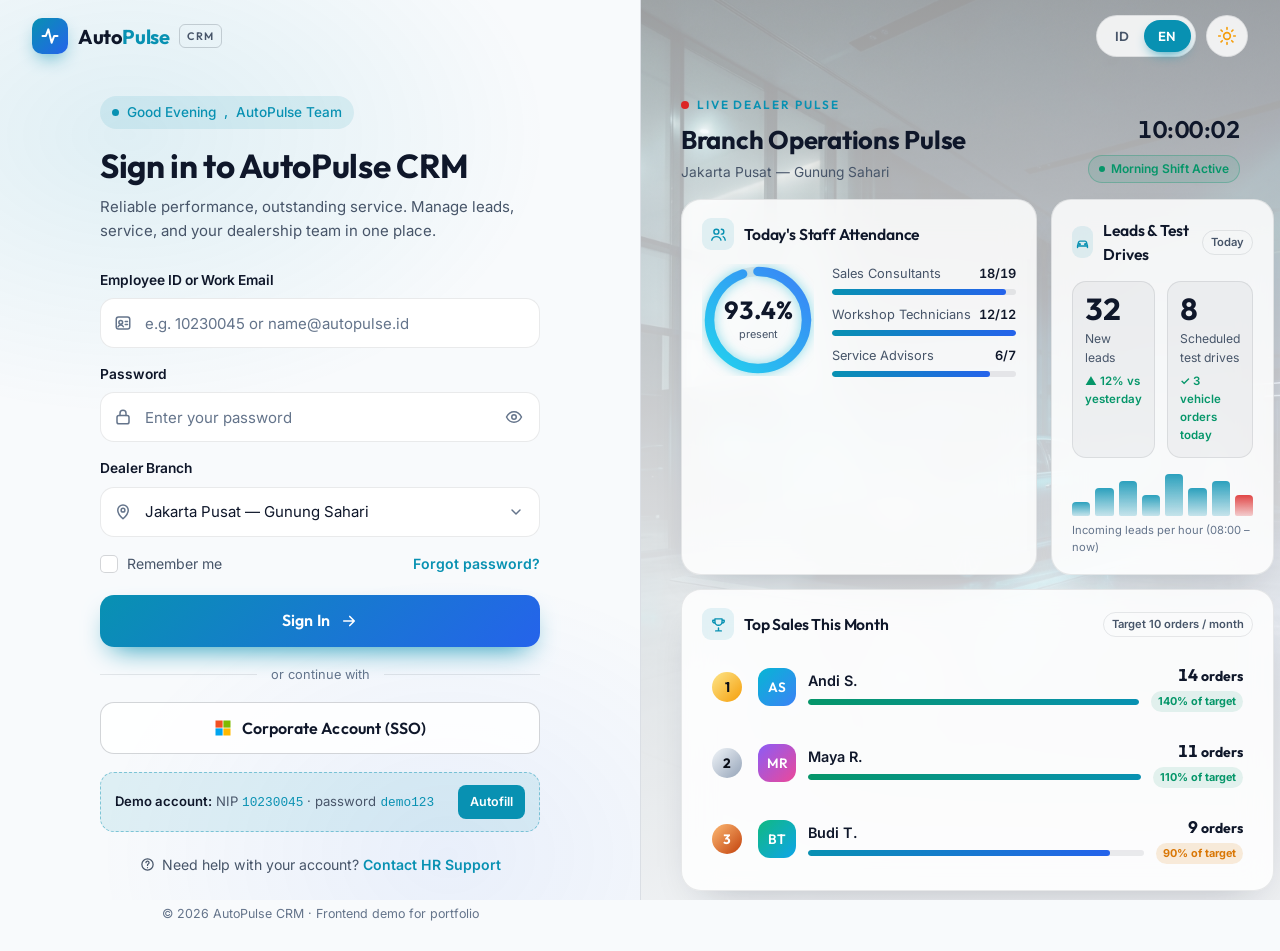
==== commit 93b40fe3: "feat: integrate login success flow with session.js and dashboard redirect" ====
--- a/index.html
+++ b/index.html
@@ -297,12 +297,13 @@
         <span id="success-role">HRD &amp; People Ops</span>
       </div>
       <p class="success-note" data-i18n="successNote">Ini adalah demo frontend portofolio. Halaman dashboard akan hadir pada tahap berikutnya.</p>
-      <button type="button" id="btn-back" class="btn btn-primary"><span class="btn-label" data-i18n="backToLogin">Kembali ke halaman login</span></button>
+      <button type="button" id="btn-open-dashboard" class="btn btn-primary"><span class="btn-label" data-i18n="openDashboard">Buka Dashboard</span></button>
     </div>
   </div>
 
   <div id="toast" class="toast" role="status" aria-live="polite"></div>
 
+  <script src="session.js"></script>
   <script src="app.js"></script>
 </body>
 </html>
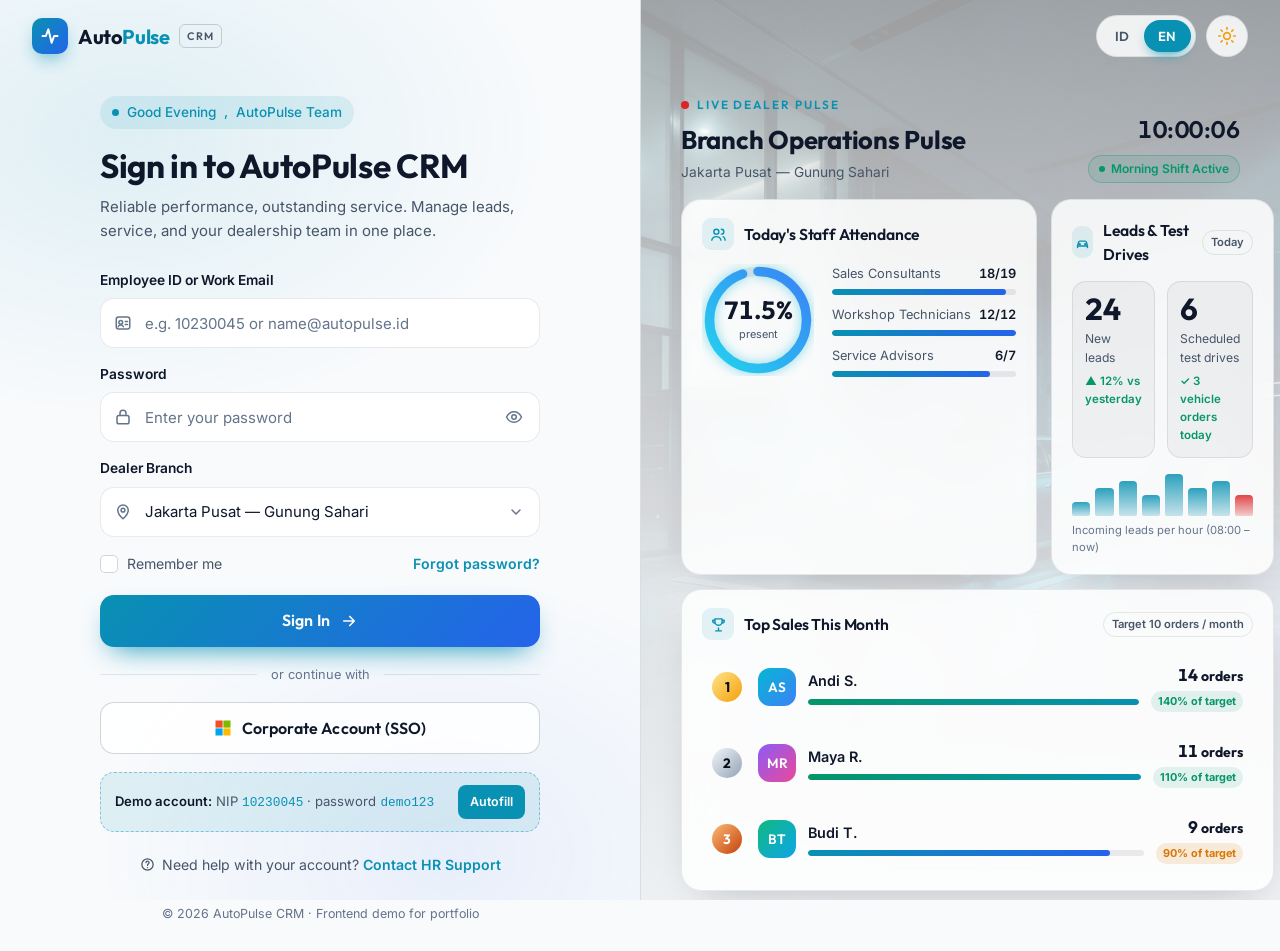
==== commit 8ac9a734: "feat(dashboard): activate all 5 sub-views and polish Indonesian translations" ====
--- a/index.html
+++ b/index.html
@@ -144,7 +144,7 @@
         <div class="pulse-header">
           <div>
             <p class="eyebrow-live"><span class="live-dot" aria-hidden="true"></span>LIVE DEALER PULSE</p>
-            <h2 id="pulse-title" data-i18n="pulseTitle">Denyut Operasional Cabang</h2>
+            <h2 id="pulse-title" data-i18n="pulseTitle">Statistik Operasional Cabang</h2>
             <p class="pulse-sub" id="pulse-branch">Jakarta Pusat — Gunung Sahari</p>
           </div>
           <div class="clock-box">
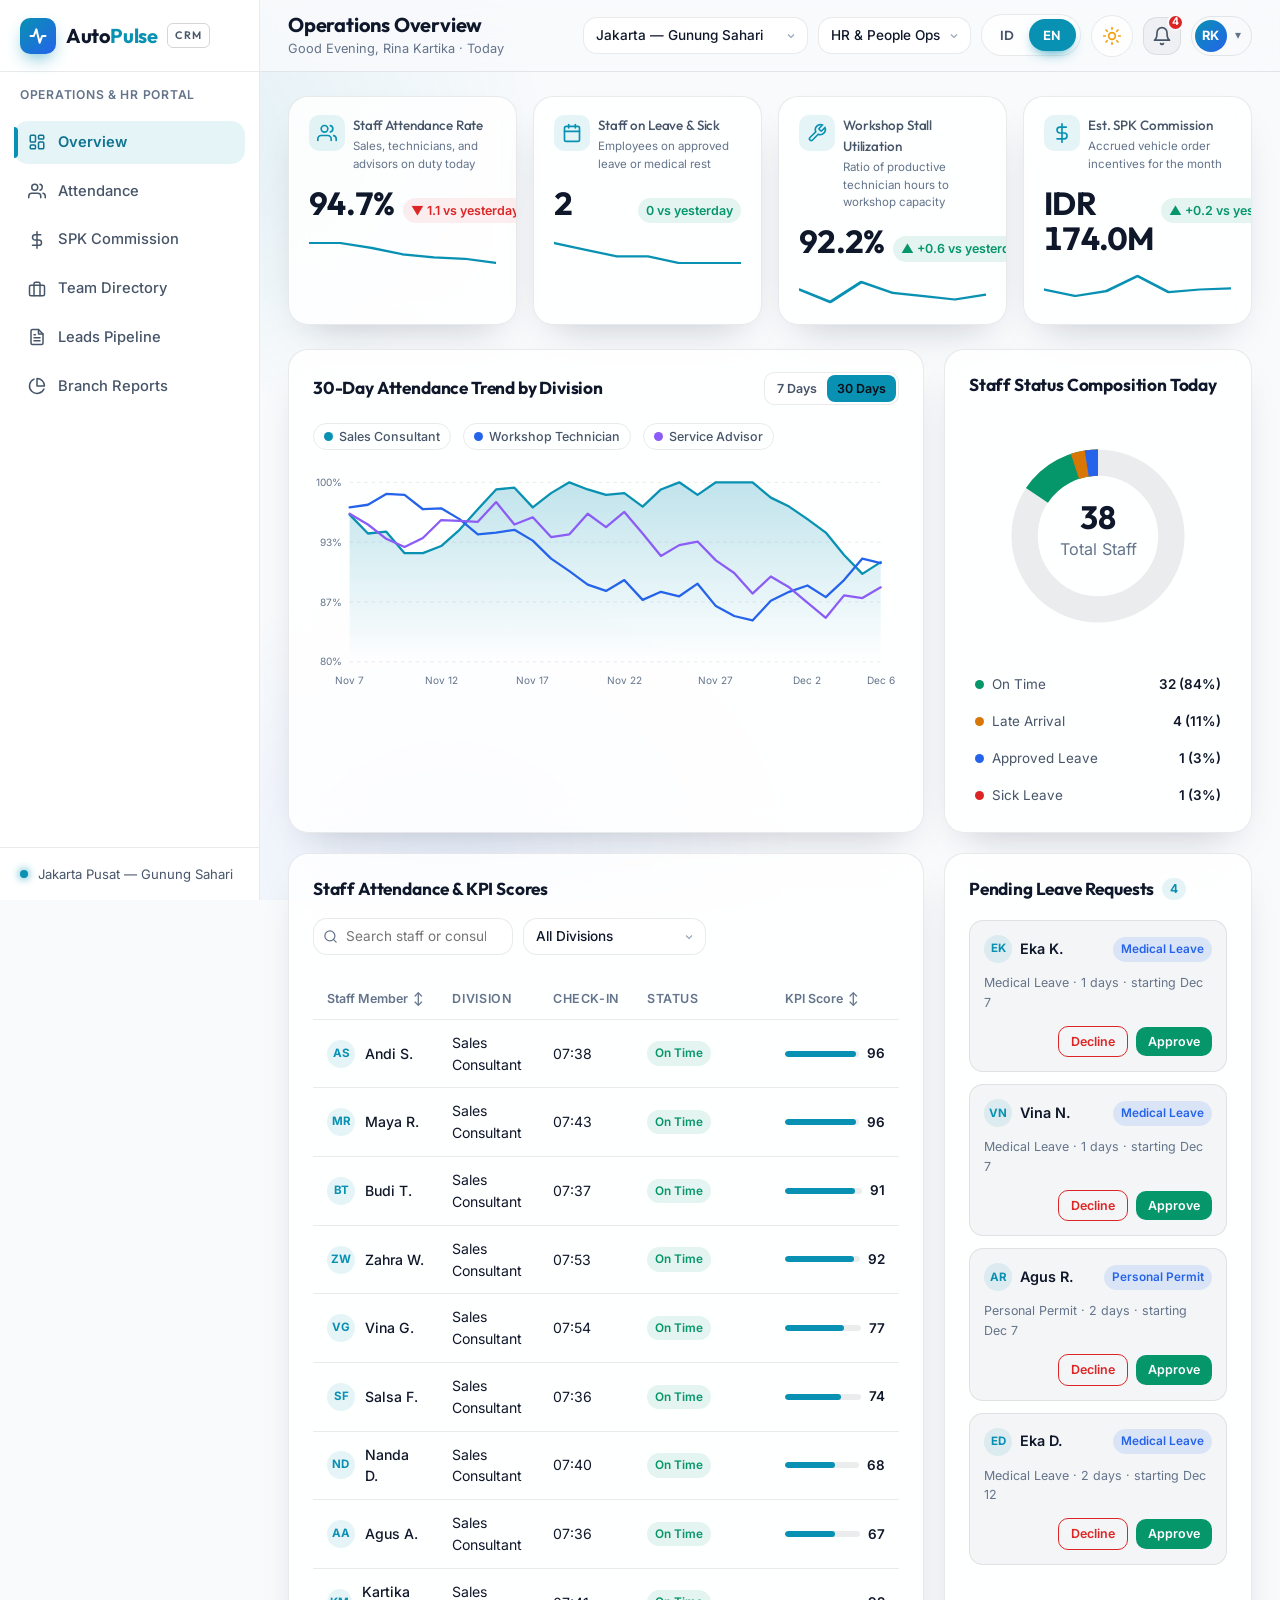
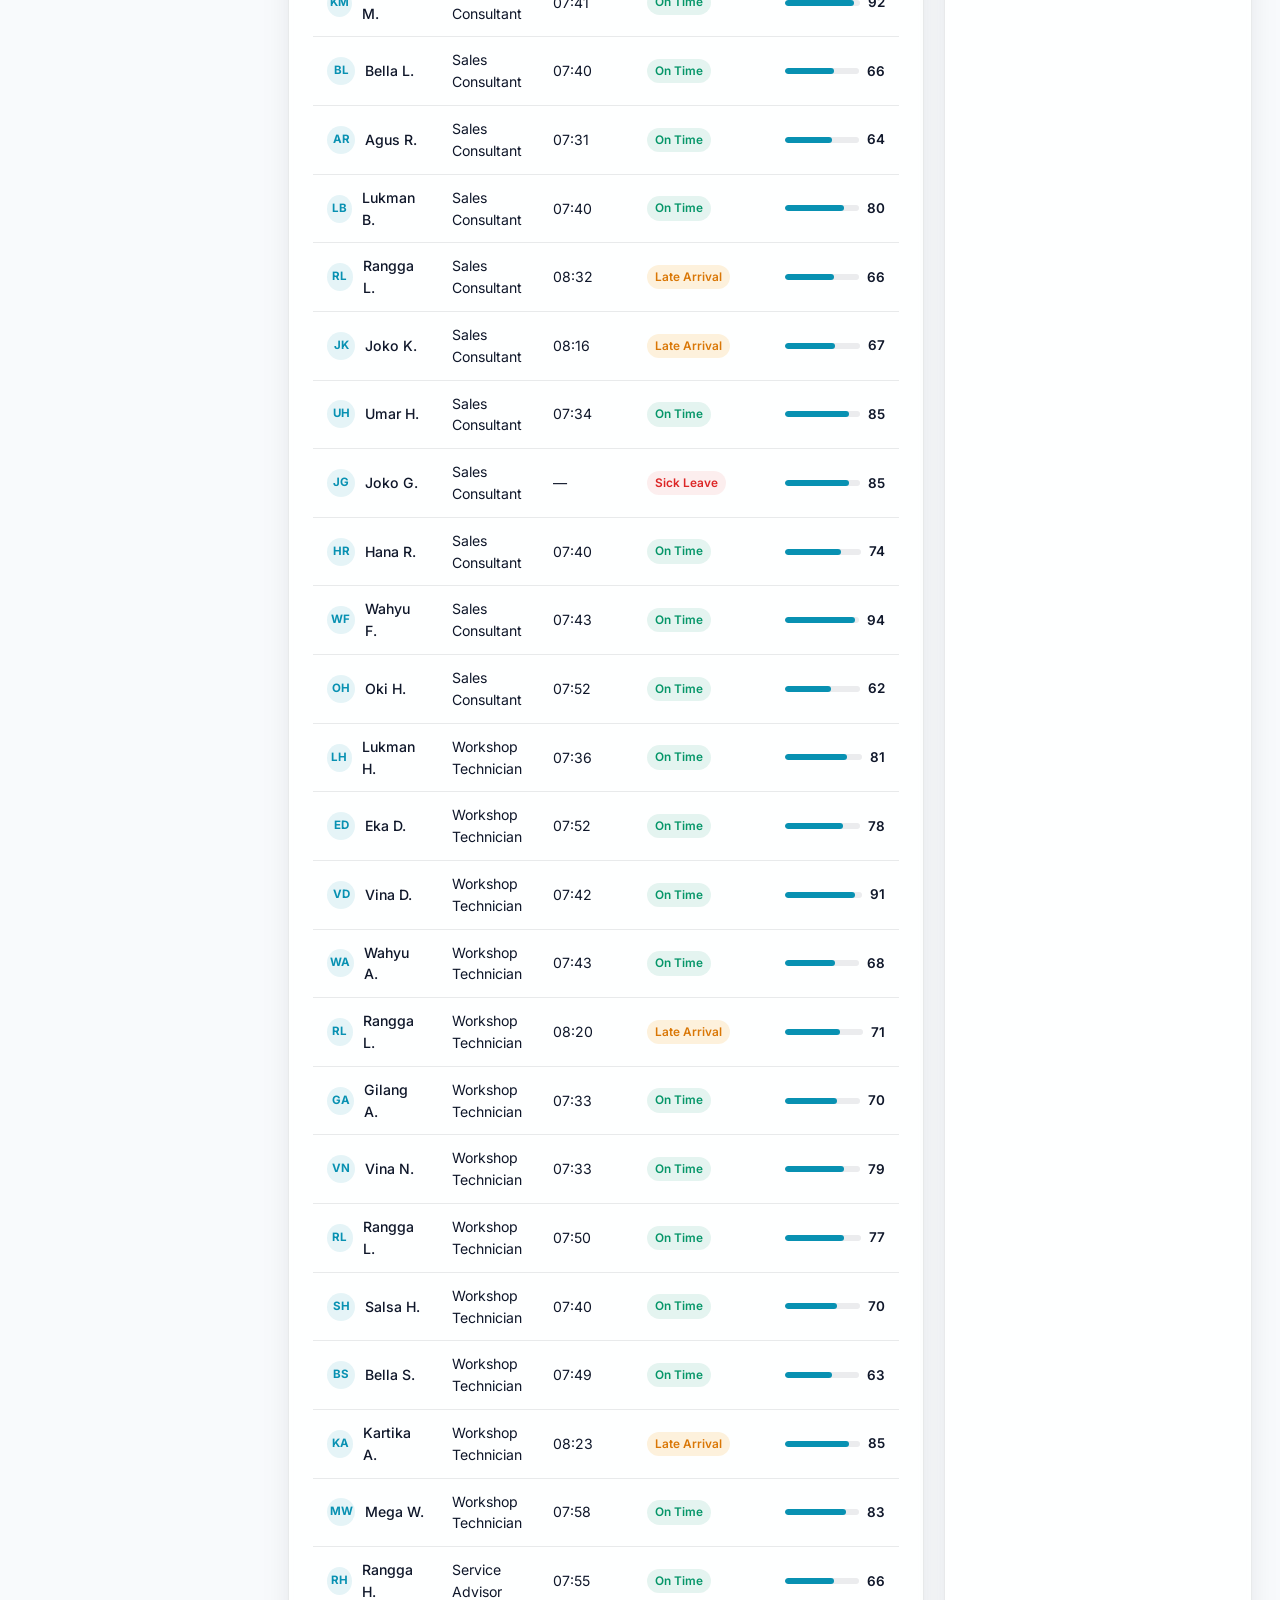
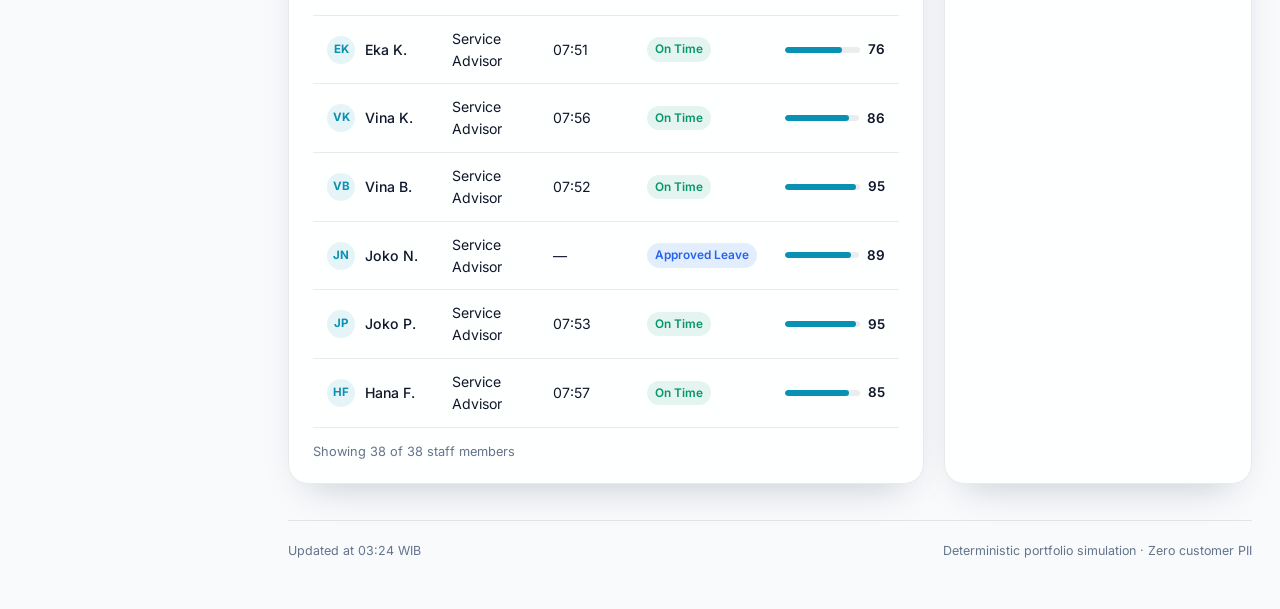
==== commit 3da2b31d: "feat: remove login page and provide direct access to dashboard" ====
--- a/index.html
+++ b/index.html
@@ -3,10 +3,11 @@
 <head>
   <meta charset="UTF-8">
   <meta name="viewport" content="width=device-width, initial-scale=1.0">
-  <title>AutoPulse CRM — Login | Automotive Customer &amp; Workforce Management</title>
-  <meta name="description" content="AutoPulse CRM: platform CRM dealer otomotif yang menyatukan pipeline penjualan, layanan bengkel, dan statistik kinerja SDM untuk HRD dalam satu dashboard.">
+  <title>Dashboard — AutoPulse CRM | Automotive Operations &amp; HR</title>
+  <meta name="description" content="Dashboard operasional dealer dan manajemen produktivitas SDM otomotif AutoPulse CRM.">
   <meta name="theme-color" content="#0A0E17">
-  <!-- Apply saved theme/language before paint to avoid a flash of the wrong theme -->
+  <meta name="robots" content="noindex">
+  <!-- Pre-paint theme & language to prevent flash of unstyled theme -->
   <script>
     (function () {
       try {
@@ -24,286 +25,431 @@
   <link rel="preconnect" href="https://fonts.gstatic.com" crossorigin>
   <link href="https://fonts.googleapis.com/css2?family=Inter:wght@400;500;600;700&family=Outfit:wght@500;600;700;800&display=swap" rel="stylesheet">
   <link rel="stylesheet" href="styles.css">
+  <link rel="stylesheet" href="dashboard.css">
 </head>
-<body>
+<body class="page-dashboard">
+  <a href="#main-content" id="skip-link" class="skip-link" data-i18n="skipToContent">Lewati ke konten utama</a>
   <div class="bg-glow" aria-hidden="true"></div>
 
-  <!-- ===== Top bar: brand, language & theme controls ===== -->
-  <header class="topbar">
-    <a class="brand" href="#" aria-label="AutoPulse CRM">
-      <span class="brand-mark" aria-hidden="true">
-        <svg width="20" height="20" viewBox="0 0 24 24" fill="none" stroke="currentColor" stroke-width="2.4" stroke-linecap="round" stroke-linejoin="round"><path d="M3 12h4l3-8 4 16 3-8h4"/></svg>
-      </span>
-      <span class="brand-name">Auto<span>Pulse</span></span>
-      <span class="brand-tag">CRM</span>
-    </a>
-    <div class="topbar-controls">
-      <div class="lang-toggle" role="group" aria-label="Language / Bahasa">
-        <button type="button" id="lang-id" class="lang-btn" data-lang="id" aria-pressed="true">ID</button>
-        <button type="button" id="lang-en" class="lang-btn" data-lang="en" aria-pressed="false">EN</button>
+  <div class="dash-shell">
+    <!-- ===== Sidebar ===== -->
+    <aside id="sidebar" class="dash-sidebar" data-i18n-aria="navLabel" aria-label="Navigasi sidebar">
+      <div class="sidebar-header">
+        <a class="brand" href="#" aria-label="AutoPulse CRM">
+          <span class="brand-mark" aria-hidden="true">
+            <svg width="20" height="20" viewBox="0 0 24 24" fill="none" stroke="currentColor" stroke-width="2.4" stroke-linecap="round" stroke-linejoin="round"><path d="M3 12h4l3-8 4 16 3-8h4"/></svg>
+          </span>
+          <span class="brand-name">Auto<span>Pulse</span></span>
+          <span class="brand-tag">CRM</span>
+        </a>
+        <button type="button" id="sidebar-close" class="sidebar-close-btn" data-i18n-aria="menuClose" aria-label="Tutup menu navigasi">
+          <svg width="20" height="20" viewBox="0 0 24 24" fill="none" stroke="currentColor" stroke-width="2.2" stroke-linecap="round"><path d="M18 6L6 18M6 6l12 12"/></svg>
+        </button>
       </div>
-      <button type="button" id="theme-toggle" class="theme-toggle" data-i18n-aria="themeToggle" aria-label="Ganti tema">
-        <svg class="icon-sun" viewBox="0 0 24 24" fill="none" stroke="currentColor" stroke-width="2" stroke-linecap="round"><circle cx="12" cy="12" r="4"/><path d="M12 2v2M12 20v2M4.9 4.9l1.4 1.4M17.7 17.7l1.4 1.4M2 12h2M20 12h2M4.9 19.1l1.4-1.4M17.7 6.3l1.4-1.4"/></svg>
-        <svg class="icon-moon" viewBox="0 0 24 24" fill="none" stroke="currentColor" stroke-width="2" stroke-linecap="round" stroke-linejoin="round"><path d="M21 12.8A9 9 0 1 1 11.2 3a7 7 0 0 0 9.8 9.8z"/></svg>
-      </button>
-    </div>
-  </header>
-
-  <main class="split-container">
-    <!-- ===== Left: authentication portal ===== -->
-    <section id="auth-section" class="auth-panel" aria-labelledby="login-title">
-      <div class="auth-card">
-        <p class="eyebrow"><span class="pulse-dot" aria-hidden="true"></span><span id="greeting-text">Selamat Pagi</span>, <span data-i18n="greetingSuffix">Rekan AutoPulse</span></p>
-        <h1 id="login-title" data-i18n="loginTitle">Masuk ke AutoPulse CRM</h1>
-        <p class="subtitle" data-i18n="loginSubtitle">Kinerja andal, pelayanan unggul. Kelola prospek, servis, dan tim dealer Anda dalam satu tempat.</p>
-
-        <form id="login-form" novalidate>
-          <div class="field" id="field-identifier">
-            <label for="nip-email" data-i18n="labelIdentifier">NIP atau Email Perusahaan</label>
-            <div class="input-wrap">
-              <svg class="input-icon" viewBox="0 0 24 24" fill="none" stroke="currentColor" stroke-width="2" stroke-linecap="round" stroke-linejoin="round" aria-hidden="true"><rect x="3" y="4" width="18" height="16" rx="3"/><circle cx="9" cy="11" r="2.5"/><path d="M5.5 17c.8-1.8 2-2.5 3.5-2.5s2.7.7 3.5 2.5M15 10h3M15 14h3"/></svg>
-              <input id="nip-email" name="identifier" type="text" autocomplete="username" inputmode="email" aria-describedby="nip-email-error" data-i18n-placeholder="phIdentifier" placeholder="contoh: 10230045 atau nama@autopulse.id">
-            </div>
-            <p class="field-error" id="nip-email-error" aria-live="polite"></p>
-          </div>
-
-          <div class="field" id="field-password">
-            <label for="password" data-i18n="labelPassword">Kata Sandi</label>
-            <div class="input-wrap">
-              <svg class="input-icon" viewBox="0 0 24 24" fill="none" stroke="currentColor" stroke-width="2" stroke-linecap="round" stroke-linejoin="round" aria-hidden="true"><rect x="4" y="10" width="16" height="11" rx="2.5"/><path d="M8 10V7a4 4 0 0 1 8 0v3"/></svg>
-              <input id="password" name="password" type="password" autocomplete="current-password" aria-describedby="password-error" data-i18n-placeholder="phPassword" placeholder="Masukkan kata sandi">
-              <button type="button" id="toggle-pwd" class="pwd-toggle" data-i18n-aria="showPassword" aria-label="Tampilkan kata sandi" aria-pressed="false">
-                <svg class="icon-eye" viewBox="0 0 24 24" fill="none" stroke="currentColor" stroke-width="2" stroke-linecap="round" stroke-linejoin="round"><path d="M2 12s3.6-7 10-7 10 7 10 7-3.6 7-10 7S2 12 2 12z"/><circle cx="12" cy="12" r="3"/></svg>
-                <svg class="icon-eye-off" viewBox="0 0 24 24" fill="none" stroke="currentColor" stroke-width="2" stroke-linecap="round" stroke-linejoin="round" hidden><path d="M3 3l18 18M10.6 5.1A10.9 10.9 0 0 1 12 5c6.4 0 10 7 10 7a17.6 17.6 0 0 1-3.2 4.1M6.6 6.6A17.4 17.4 0 0 0 2 12s3.6 7 10 7a10.6 10.6 0 0 0 5.4-1.5M9.9 9.9a3 3 0 0 0 4.2 4.2"/></svg>
+      <p class="brand-sub" data-i18n="brandSub">Portal Operasional &amp; SDM</p>
+
+      <nav id="side-nav" class="side-nav" data-i18n-aria="navLabel" aria-label="Navigasi utama">
+        <button type="button" class="nav-item is-active" data-nav="overview" aria-current="page">
+          <svg class="nav-icon" viewBox="0 0 24 24" fill="none" stroke="currentColor" stroke-width="2" stroke-linecap="round" stroke-linejoin="round" aria-hidden="true"><rect x="3" y="3" width="7" height="9" rx="1.5"/><rect x="14" y="3" width="7" height="5" rx="1.5"/><rect x="14" y="12" width="7" height="9" rx="1.5"/><rect x="3" y="16" width="7" height="5" rx="1.5"/></svg>
+          <span class="nav-label" data-i18n="nav_overview">Ringkasan</span>
+        </button>
+        <button type="button" class="nav-item" data-nav="attendance">
+          <svg class="nav-icon" viewBox="0 0 24 24" fill="none" stroke="currentColor" stroke-width="2" stroke-linecap="round" stroke-linejoin="round" aria-hidden="true"><path d="M17 21v-2a4 4 0 0 0-4-4H5a4 4 0 0 0-4 4v2"/><circle cx="9" cy="7" r="4"/><path d="M23 21v-2a4 4 0 0 0-3-3.87"/><path d="M16 3.13a4 4 0 0 1 0 7.75"/></svg>
+          <span class="nav-label" data-i18n="nav_attendance">Presensi Staf</span>
+        </button>
+        <button type="button" class="nav-item" data-nav="commission">
+          <svg class="nav-icon" viewBox="0 0 24 24" fill="none" stroke="currentColor" stroke-width="2" stroke-linecap="round" stroke-linejoin="round" aria-hidden="true"><line x1="12" y1="1" x2="12" y2="23"/><path d="M17 5H9.5a3.5 3.5 0 0 0 0 7h5a3.5 3.5 0 0 1 0 7H6"/></svg>
+          <span class="nav-label" data-i18n="nav_commission">Insentif SPK</span>
+        </button>
+        <button type="button" class="nav-item" data-nav="team">
+          <svg class="nav-icon" viewBox="0 0 24 24" fill="none" stroke="currentColor" stroke-width="2" stroke-linecap="round" stroke-linejoin="round" aria-hidden="true"><rect x="2" y="7" width="20" height="14" rx="2" ry="2"/><path d="M16 21V5a2 2 0 0 0-2-2h-4a2 2 0 0 0-2 2v16"/></svg>
+          <span class="nav-label" data-i18n="nav_team">Direktori Tim</span>
+        </button>
+        <button type="button" class="nav-item" data-nav="leads">
+          <svg class="nav-icon" viewBox="0 0 24 24" fill="none" stroke="currentColor" stroke-width="2" stroke-linecap="round" stroke-linejoin="round" aria-hidden="true"><path d="M14 2H6a2 2 0 0 0-2 2v16a2 2 0 0 0 2 2h12a2 2 0 0 0 2-2V8z"/><polyline points="14 2 14 8 20 8"/><line x1="16" y1="13" x2="8" y2="13"/><line x1="16" y1="17" x2="8" y2="17"/><polyline points="10 9 9 9 8 9"/></svg>
+          <span class="nav-label" data-i18n="nav_leads">Pipeline Prospek</span>
+        </button>
+        <button type="button" class="nav-item" data-nav="reports">
+          <svg class="nav-icon" viewBox="0 0 24 24" fill="none" stroke="currentColor" stroke-width="2" stroke-linecap="round" stroke-linejoin="round" aria-hidden="true"><path d="M21.21 15.89A10 10 0 1 1 8 2.83"/><path d="M22 12A10 10 0 0 0 12 2v10z"/></svg>
+          <span class="nav-label" data-i18n="nav_reports">Laporan Cabang</span>
+        </button>
+      </nav>
+
+      <div class="sidebar-footer">
+        <span class="branch-pill-dot" aria-hidden="true"></span>
+        <span id="sidebar-branch" class="sidebar-branch-name">Jakarta Pusat</span>
+      </div>
+    </aside>
+
+    <div id="sidebar-backdrop" class="sidebar-backdrop" aria-hidden="true"></div>
+
+    <!-- ===== Main Column ===== -->
+    <div class="dash-main-wrap">
+      <!-- Top bar -->
+      <header class="dash-topbar">
+        <div class="topbar-left">
+          <button type="button" id="menu-toggle" class="menu-toggle-btn" data-i18n-aria="menuOpen" aria-label="Buka menu navigasi">
+            <svg width="22" height="22" viewBox="0 0 24 24" fill="none" stroke="currentColor" stroke-width="2.2" stroke-linecap="round"><line x1="3" y1="12" x2="21" y2="12"/><line x1="3" y1="6" x2="21" y2="6"/><line x1="3" y1="18" x2="21" y2="18"/></svg>
+          </button>
+          <div class="topbar-title-group">
+            <h1 id="page-title" data-i18n="pageTitle">Ringkasan Operasional</h1>
+            <p class="topbar-sub"><span id="welcome-text">Selamat Pagi, Rina Kartika</span> · <span id="today-text" data-i18n="todayLabel">Hari ini</span></p>
+          </div>
+        </div>
+
+        <div class="topbar-controls">
+          <div class="select-wrapper">
+            <label for="branch-select" class="sr-only" data-i18n="labelBranch">Cabang Dealer</label>
+            <select id="branch-select" class="dash-select" data-i18n-aria="labelBranch" aria-label="Cabang Dealer">
+              <option value="jkt">Jakarta — Gunung Sahari</option>
+              <option value="bsd">Tangerang — BSD City</option>
+              <option value="bdg">Bandung — Soekarno Hatta</option>
+              <option value="sby">Surabaya — Ahmad Yani</option>
+              <option value="mdn">Medan — Gatot Subroto</option>
+            </select>
+          </div>
+
+          <div class="select-wrapper">
+            <label for="role-select" class="sr-only" data-i18n="labelRole">Peran Aktif</label>
+            <select id="role-select" class="dash-select" data-i18n-aria="labelRole" aria-label="Peran Aktif">
+              <option value="hrd" data-i18n="role_hrd">HRD &amp; People Ops</option>
+              <option value="bm" data-i18n="role_bm">Branch Manager</option>
+            </select>
+          </div>
+
+          <div class="lang-toggle" role="group" aria-label="Language / Bahasa">
+            <button type="button" id="lang-id" class="lang-btn" data-lang="id" aria-pressed="true">ID</button>
+            <button type="button" id="lang-en" class="lang-btn" data-lang="en" aria-pressed="false">EN</button>
+          </div>
+
+          <button type="button" id="theme-toggle" class="theme-toggle" data-i18n-aria="themeToggle" aria-label="Ganti tema">
+            <svg class="icon-sun" viewBox="0 0 24 24" fill="none" stroke="currentColor" stroke-width="2" stroke-linecap="round"><circle cx="12" cy="12" r="4"/><path d="M12 2v2M12 20v2M4.9 4.9l1.4 1.4M17.7 17.7l1.4 1.4M2 12h2M20 12h2M4.9 19.1l1.4-1.4M17.7 6.3l1.4-1.4"/></svg>
+            <svg class="icon-moon" viewBox="0 0 24 24" fill="none" stroke="currentColor" stroke-width="2" stroke-linecap="round" stroke-linejoin="round"><path d="M21 12.8A9 9 0 1 1 11.2 3a7 7 0 0 0 9.8 9.8z"/></svg>
+          </button>
+
+          <button type="button" id="notif-btn" class="dash-icon-btn" data-i18n-aria="notifications" aria-label="Notifikasi">
+            <svg width="20" height="20" viewBox="0 0 24 24" fill="none" stroke="currentColor" stroke-width="2" stroke-linecap="round" stroke-linejoin="round" aria-hidden="true"><path d="M18 8A6 6 0 0 0 6 8c0 7-3 9-3 9h18s-3-2-3-9"/><path d="M13.73 21a2 2 0 0 1-3.46 0"/></svg>
+            <span id="notif-count" class="notif-badge">4</span>
+          </button>
+
+          <div class="user-menu-wrapper">
+            <button type="button" id="user-menu-btn" class="user-menu-btn" aria-haspopup="menu" aria-expanded="false" data-i18n-aria="userMenu" aria-label="Menu pengguna">
+              <span id="user-avatar" class="user-avatar" aria-hidden="true">RK</span>
+              <span class="user-caret" aria-hidden="true">▾</span>
+            </button>
+            <div id="user-menu" class="user-menu-dropdown" role="menu" hidden>
+              <div class="user-menu-info">
+                <strong id="user-name">Rina Kartika</strong>
+                <span id="user-role" class="user-role-tag" data-i18n="role_hrd">HRD &amp; People Ops</span>
+              </div>
+            </div>
+          </div>
+        </div>
+      </header>
+
+      <!-- Main content body -->
+      <main id="main-content" class="dash-content" tabindex="-1">
+        <!-- ==================== SUB-VIEW 0: OVERVIEW ==================== -->
+        <div id="view-overview" class="subview-panel">
+          <!-- KPI Row -->
+          <section id="kpi-grid" class="kpi-grid" aria-label="Indikator Kinerja Utama">
+            <!-- Rendered dynamically by JS -->
+          </section>
+
+          <!-- Operational Grid (Charts, Table, Feed) -->
+          <div class="dash-grid">
+            <!-- Main Chart Card -->
+            <article id="chart-card" class="dash-card card-chart">
+              <div class="card-header">
+                <div class="card-title-group">
+                  <h2 id="chart-title" class="card-title" data-i18n="chartAttendanceTitle">Tren Kehadiran 30 Hari per Divisi</h2>
+                </div>
+                <div class="card-actions">
+                  <div id="range-group" class="range-btn-group" role="group" aria-label="Rentang Waktu">
+                    <button type="button" class="range-btn" data-range="7" data-i18n="range7">7 Hari</button>
+                    <button type="button" class="range-btn is-active" data-range="30" data-i18n="range30" aria-pressed="true">30 Hari</button>
+                  </div>
+                </div>
+              </div>
+              <div id="chart-legend" class="chart-legend" role="group" aria-label="Filter Seri Grafik"></div>
+              <div id="chart-body" class="chart-body" role="img" aria-label="Grafik data operasional"></div>
+              <div id="chart-tooltip" class="chart-tooltip" role="status" aria-live="polite" hidden></div>
+              <div id="chart-sr" class="sr-only"></div>
+            </article>
+
+            <!-- Side Card (Donut / Gauge) -->
+            <article id="side-card" class="dash-card card-side">
+              <div class="card-header">
+                <h2 id="side-title" class="card-title" data-i18n="sideDonutTitle">Komposisi Status Staf Hari Ini</h2>
+              </div>
+              <div id="side-body" class="side-body" role="img" aria-label="Grafik ringkasan status"></div>
+              <div id="side-legend" class="side-legend"></div>
+            </article>
+
+            <!-- Detail Table Card -->
+            <article id="table-card" class="dash-card card-table">
+              <div class="card-header">
+                <div class="card-title-group">
+                  <h2 id="table-title" class="card-title" data-i18n="tableStaffTitle">Status Kehadiran &amp; Skor KPI Staf</h2>
+                </div>
+                <div class="card-actions table-tools">
+                  <div class="search-input-wrapper">
+                    <svg class="search-icon" viewBox="0 0 24 24" fill="none" stroke="currentColor" stroke-width="2" stroke-linecap="round" stroke-linejoin="round" aria-hidden="true"><circle cx="11" cy="11" r="8"/><line x1="21" y1="21" x2="16.65" y2="16.65"/></svg>
+                    <input type="search" id="table-search" class="dash-search-input" data-i18n-placeholder="searchPlaceholder" placeholder="Cari nama staf atau wiraniaga…">
+                  </div>
+                  <div class="select-wrapper">
+                    <label for="division-filter" class="sr-only" data-i18n="filterDivision">Divisi</label>
+                    <select id="division-filter" class="dash-select" data-i18n-aria="filterDivision" aria-label="Divisi">
+                      <option value="all" data-i18n="allDivisions">Semua Divisi</option>
+                      <option value="sales" data-i18n="div_sales">Sales Consultant</option>
+                      <option value="tech" data-i18n="div_tech">Teknisi Bengkel</option>
+                      <option value="sa" data-i18n="div_sa">Service Advisor</option>
+                    </select>
+                  </div>
+                </div>
+              </div>
+              <div class="table-wrap">
+                <table id="data-table" class="dash-table">
+                  <thead id="table-head"></thead>
+                  <tbody id="table-body"></tbody>
+                </table>
+              </div>
+              <div class="table-footer">
+                <p id="table-count" class="table-count"></p>
+                <div id="table-empty" class="empty-box" hidden>
+                  <p data-i18n="tableEmpty">Tidak ada data staf yang sesuai dengan filter pencarian.</p>
+                </div>
+              </div>
+            </article>
+
+            <!-- Activity / Queue Feed Card -->
+            <article id="feed-card" class="dash-card card-feed">
+              <div class="card-header">
+                <div class="feed-title-wrap">
+                  <h2 id="feed-title" class="card-title" data-i18n="feedLeaveTitle">Pengajuan Cuti Menunggu Persetujuan</h2>
+                  <span id="feed-count" class="badge-count">4</span>
+                </div>
+              </div>
+              <ul id="feed-list" class="feed-list" role="list"></ul>
+              <div id="feed-empty" class="empty-box" hidden>
+                <p data-i18n="feedEmpty">Semua pengajuan telah diproses.</p>
+              </div>
+            </article>
+          </div>
+        </div>
+
+        <!-- ==================== SUB-VIEW 1: ATTENDANCE ==================== -->
+        <div id="view-attendance" class="subview-panel" hidden>
+          <div id="att-summary-grid" class="kpi-grid"></div>
+
+          <article class="dash-card subview-card">
+            <div class="card-header">
+              <div class="card-title-group">
+                <h2 class="card-title" data-i18n="att_card_log">Catatan Presensi &amp; Jam Kerja Harian</h2>
+              </div>
+              <div class="card-actions table-tools">
+                <div class="search-input-wrapper">
+                  <svg class="search-icon" viewBox="0 0 24 24" fill="none" stroke="currentColor" stroke-width="2" stroke-linecap="round" stroke-linejoin="round" aria-hidden="true"><circle cx="11" cy="11" r="8"/><line x1="21" y1="21" x2="16.65" y2="16.65"/></svg>
+                  <input type="search" id="att-search" class="dash-search-input" data-i18n-placeholder="searchPlaceholder" placeholder="Cari nama staf atau wiraniaga…">
+                </div>
+                <div class="select-wrapper">
+                  <select id="att-status-filter" class="dash-select">
+                    <option value="all">Semua Status</option>
+                    <option value="present">Hadir Tepat Waktu</option>
+                    <option value="late">Terlambat</option>
+                    <option value="leave">Cuti Resmi</option>
+                    <option value="sick">Izin Sakit</option>
+                  </select>
+                </div>
+                <button type="button" id="btn-export-att" class="btn btn-outline btn-compact">
+                  <svg width="16" height="16" viewBox="0 0 24 24" fill="none" stroke="currentColor" stroke-width="2" stroke-linecap="round" stroke-linejoin="round" aria-hidden="true"><path d="M21 15v4a2 2 0 0 1-2 2H5a2 2 0 0 1-2-2v-4"/><polyline points="7 10 12 15 17 10"/><line x1="12" y1="15" x2="12" y2="3"/></svg>
+                  <span data-i18n="att_btn_export">Ekspor Presensi (Excel)</span>
+                </button>
+              </div>
+            </div>
+            <div class="table-wrap">
+              <table id="att-table" class="dash-table">
+                <thead id="att-table-head"></thead>
+                <tbody id="att-table-body"></tbody>
+              </table>
+            </div>
+            <div class="table-footer">
+              <p id="att-count" class="table-count"></p>
+              <div id="att-empty" class="empty-box" hidden>
+                <p data-i18n="tableEmpty">Tidak ada data staf yang sesuai dengan filter pencarian.</p>
+              </div>
+            </div>
+          </article>
+        </div>
+
+        <!-- ==================== SUB-VIEW 2: COMMISSION ==================== -->
+        <div id="view-commission" class="subview-panel" hidden>
+          <div id="comm-summary-grid" class="kpi-grid"></div>
+
+          <div id="comm-rule-box" class="info-banner">
+            <svg width="20" height="20" viewBox="0 0 24 24" fill="none" stroke="currentColor" stroke-width="2" stroke-linecap="round" stroke-linejoin="round" aria-hidden="true"><circle cx="12" cy="12" r="10"/><line x1="12" y1="16" x2="12" y2="12"/><line x1="12" y1="8" x2="12.01" y2="8"/></svg>
+            <span data-i18n="comm_rule_note">Ketentuan: Komisi Rp 1.500.000/SPK + bonus akselerator Rp 500.000/unit untuk pencapaian di atas 10 unit.</span>
+          </div>
+
+          <article class="dash-card subview-card">
+            <div class="card-header">
+              <div class="card-title-group">
+                <h2 class="card-title" data-i18n="comm_card_table">Rincian Insentif per Wiraniaga</h2>
+              </div>
+              <div class="card-actions">
+                <button type="button" id="btn-submit-payroll" class="btn btn-primary btn-compact">
+                  <svg width="16" height="16" viewBox="0 0 24 24" fill="none" stroke="currentColor" stroke-width="2" stroke-linecap="round" stroke-linejoin="round" aria-hidden="true"><path d="M22 11.08V12a10 10 0 1 1-5.93-9.14"/><polyline points="22 4 12 14.01 9 11.01"/></svg>
+                  <span data-i18n="comm_btn_payroll">Ajukan Batch Payroll</span>
+                </button>
+              </div>
+            </div>
+            <div class="table-wrap">
+              <table id="comm-table" class="dash-table">
+                <thead id="comm-table-head"></thead>
+                <tbody id="comm-table-body"></tbody>
+              </table>
+            </div>
+            <div class="table-footer">
+              <p id="comm-count" class="table-count"></p>
+            </div>
+          </article>
+        </div>
+
+        <!-- ==================== SUB-VIEW 3: TEAM DIRECTORY ==================== -->
+        <div id="view-team" class="subview-panel" hidden>
+          <div class="team-toolbar">
+            <div class="search-input-wrapper">
+              <svg class="search-icon" viewBox="0 0 24 24" fill="none" stroke="currentColor" stroke-width="2" stroke-linecap="round" stroke-linejoin="round" aria-hidden="true"><circle cx="11" cy="11" r="8"/><line x1="21" y1="21" x2="16.65" y2="16.65"/></svg>
+              <input type="search" id="team-search" class="dash-search-input" data-i18n-placeholder="team_search_ph" placeholder="Cari nama staf, jabatan, atau NIP…">
+            </div>
+            <div class="select-wrapper">
+              <select id="team-division-filter" class="dash-select">
+                <option value="all" data-i18n="team_filter_all">Semua Karyawan</option>
+                <option value="sales" data-i18n="div_sales">Sales Consultant</option>
+                <option value="tech" data-i18n="div_tech">Teknisi Bengkel</option>
+                <option value="sa" data-i18n="div_sa">Service Advisor</option>
+              </select>
+            </div>
+          </div>
+
+          <div id="team-grid" class="team-cards-grid"></div>
+          <div id="team-empty" class="empty-box" hidden>
+            <p data-i18n="tableEmpty">Tidak ada data staf yang sesuai dengan filter pencarian.</p>
+          </div>
+        </div>
+
+        <!-- ==================== SUB-VIEW 4: LEADS PIPELINE ==================== -->
+        <div id="view-leads" class="subview-panel" hidden>
+          <div id="leads-funnel-grid" class="funnel-grid"></div>
+
+          <article class="dash-card subview-card">
+            <div class="card-header">
+              <div class="card-title-group">
+                <h2 class="card-title" data-i18n="leads_card_table">Daftar Pelanggan Prospektif Aktif</h2>
+              </div>
+              <div class="card-actions table-tools">
+                <div class="search-input-wrapper">
+                  <svg class="search-icon" viewBox="0 0 24 24" fill="none" stroke="currentColor" stroke-width="2" stroke-linecap="round" stroke-linejoin="round" aria-hidden="true"><circle cx="11" cy="11" r="8"/><line x1="21" y1="21" x2="16.65" y2="16.65"/></svg>
+                  <input type="search" id="leads-search" class="dash-search-input" placeholder="Cari pelanggan, model mobil, atau sales…">
+                </div>
+                <button type="button" id="btn-add-lead" class="btn btn-primary btn-compact">
+                  <svg width="16" height="16" viewBox="0 0 24 24" fill="none" stroke="currentColor" stroke-width="2" stroke-linecap="round" stroke-linejoin="round" aria-hidden="true"><line x1="12" y1="5" x2="12" y2="19"/><line x1="5" y1="12" x2="19" y2="12"/></svg>
+                  <span data-i18n="leads_btn_add">Tambah Prospek Baru</span>
+                </button>
+              </div>
+            </div>
+            <div class="table-wrap">
+              <table id="leads-table" class="dash-table">
+                <thead id="leads-table-head"></thead>
+                <tbody id="leads-table-body"></tbody>
+              </table>
+            </div>
+            <div class="table-footer">
+              <p id="leads-count" class="table-count"></p>
+              <div id="leads-empty" class="empty-box" hidden>
+                <p data-i18n="tableEmpty">Tidak ada data staf yang sesuai dengan filter pencarian.</p>
+              </div>
+            </div>
+          </article>
+        </div>
+
+        <!-- ==================== SUB-VIEW 5: BRANCH REPORTS ==================== -->
+        <div id="view-reports" class="subview-panel" hidden>
+          <div class="reports-header-card dash-card">
+            <div class="reports-header-info">
+              <span class="report-tag" data-i18n="rep_month_label">Periode: Oktober 2026</span>
+              <h2 class="reports-header-title" data-i18n="rep_header">Ringkasan Laporan Operasional Bulanan</h2>
+            </div>
+            <div class="reports-header-actions">
+              <button type="button" id="btn-download-pdf" class="btn btn-outline btn-compact">
+                <svg width="16" height="16" viewBox="0 0 24 24" fill="none" stroke="currentColor" stroke-width="2" stroke-linecap="round" stroke-linejoin="round" aria-hidden="true"><path d="M14 2H6a2 2 0 0 0-2 2v16a2 2 0 0 0 2 2h12a2 2 0 0 0 2-2V8z"/><polyline points="14 2 14 8 20 8"/><line x1="16" y1="13" x2="8" y2="13"/><line x1="16" y1="17" x2="8" y2="17"/></svg>
+                <span data-i18n="rep_btn_pdf">Unduh Laporan Resmi (PDF)</span>
               </button>
-            </div>
-            <p class="field-error" id="password-error" aria-live="polite"></p>
-          </div>
-
-          <div class="field">
-            <label for="branch-select" data-i18n="labelBranch">Cabang Dealer</label>
-            <div class="input-wrap">
-              <svg class="input-icon" viewBox="0 0 24 24" fill="none" stroke="currentColor" stroke-width="2" stroke-linecap="round" stroke-linejoin="round" aria-hidden="true"><path d="M12 21s-7-6.2-7-11.5A7 7 0 0 1 19 9.5C19 14.8 12 21 12 21z"/><circle cx="12" cy="9.5" r="2.5"/></svg>
-              <select id="branch-select" name="branch">
-                <option value="jkt">Jakarta Pusat — Gunung Sahari</option>
-                <option value="bsd">Tangerang — BSD City</option>
-                <option value="bdg">Bandung — Soekarno Hatta</option>
-                <option value="sby">Surabaya — Ahmad Yani</option>
-                <option value="mdn">Medan — Gatot Subroto</option>
-              </select>
-              <svg class="select-chevron" viewBox="0 0 24 24" fill="none" stroke="currentColor" stroke-width="2.2" stroke-linecap="round" stroke-linejoin="round" aria-hidden="true"><path d="M6 9l6 6 6-6"/></svg>
-            </div>
-          </div>
-
-          <div class="form-row">
-            <label class="checkbox" for="remember-me">
-              <input type="checkbox" id="remember-me" name="remember">
-              <span data-i18n="rememberMe">Ingat saya</span>
-            </label>
-            <button type="button" id="forgot-link" class="link-btn" data-i18n="forgotPassword">Lupa kata sandi?</button>
-          </div>
-
-          <div id="form-alert" class="form-alert" role="alert" hidden>
-            <svg viewBox="0 0 24 24" fill="none" stroke="currentColor" stroke-width="2" stroke-linecap="round" stroke-linejoin="round" aria-hidden="true"><circle cx="12" cy="12" r="9"/><path d="M12 8v5M12 16h.01"/></svg>
-            <span id="form-alert-text"></span>
-          </div>
-
-          <button type="submit" id="btn-login" class="btn btn-primary">
-            <span class="btn-label" data-i18n="signIn">Masuk Sistem</span>
-            <svg class="btn-arrow" viewBox="0 0 24 24" fill="none" stroke="currentColor" stroke-width="2.2" stroke-linecap="round" stroke-linejoin="round" aria-hidden="true"><path d="M5 12h14M13 6l6 6-6 6"/></svg>
-            <span class="btn-spinner" aria-hidden="true"></span>
-          </button>
-
-          <div class="divider"><span data-i18n="orSignInWith">atau masuk dengan</span></div>
-
-          <button type="button" id="btn-sso" class="btn btn-outline">
-            <svg viewBox="0 0 24 24" aria-hidden="true"><rect x="2" y="2" width="9.5" height="9.5" fill="#F25022"/><rect x="12.5" y="2" width="9.5" height="9.5" fill="#7FBA00"/><rect x="2" y="12.5" width="9.5" height="9.5" fill="#00A4EF"/><rect x="12.5" y="12.5" width="9.5" height="9.5" fill="#FFB900"/></svg>
-            <span data-i18n="ssoButton">Akun Perusahaan (SSO)</span>
-          </button>
-
-          <div class="demo-box">
-            <span><strong data-i18n="demoTitle">Akun demo:</strong> NIP <code>10230045</code> · <span data-i18n="demoPassword">sandi</span> <code>demo123</code></span>
-            <button type="button" id="btn-demo-fill" class="demo-fill" data-i18n="demoFill">Isi otomatis</button>
-          </div>
-        </form>
-
-        <p class="help-line">
-          <svg viewBox="0 0 24 24" fill="none" stroke="currentColor" stroke-width="2" stroke-linecap="round" stroke-linejoin="round" aria-hidden="true"><circle cx="12" cy="12" r="9"/><path d="M9.5 9a2.5 2.5 0 1 1 3.5 2.3c-.6.3-1 .9-1 1.6v.6M12 17h.01"/></svg>
-          <span data-i18n="needHelp">Butuh bantuan akun?</span>
-          <button type="button" id="hr-support-link" class="link-btn" data-i18n="contactHr">Hubungi HRD Support</button>
-        </p>
-      </div>
-      <p class="auth-footer">© 2026 AutoPulse CRM · <span data-i18n="footerNote">Demo frontend untuk portofolio</span></p>
-    </section>
-
-    <!-- ===== Right: Live Dealer Pulse (pre-auth, aggregated, zero PII) ===== -->
-    <section id="pulse-section" class="pulse-panel" aria-labelledby="pulse-title">
-      <div class="pulse-bg" aria-hidden="true"></div>
-
-      <div id="pulse-content" class="pulse-content is-loading" aria-busy="true">
-        <div class="pulse-header">
-          <div>
-            <p class="eyebrow-live"><span class="live-dot" aria-hidden="true"></span>LIVE DEALER PULSE</p>
-            <h2 id="pulse-title" data-i18n="pulseTitle">Statistik Operasional Cabang</h2>
-            <p class="pulse-sub" id="pulse-branch">Jakarta Pusat — Gunung Sahari</p>
-          </div>
-          <div class="clock-box">
-            <span id="dealer-clock" class="dealer-clock">--:--:--</span>
-            <span id="shift-status" class="shift-badge">—</span>
-          </div>
-        </div>
-
-        <div class="stats-grid">
-          <!-- Attendance -->
-          <article id="stat-attendance" class="metric-card card-attendance">
-            <div class="card-head">
-              <h3 class="card-title">
-                <span class="card-icon" aria-hidden="true"><svg viewBox="0 0 24 24" fill="none" stroke="currentColor" stroke-width="2" stroke-linecap="round" stroke-linejoin="round"><circle cx="9" cy="8" r="3.5"/><path d="M2.5 20c.9-3.4 3.4-5 6.5-5s5.6 1.6 6.5 5M16 4.5a3.5 3.5 0 0 1 0 7M18.5 15c1.6.6 2.6 2.2 3 5"/></svg></span>
-                <span data-i18n="attendanceTitle">Kehadiran Staf Hari Ini</span>
-              </h3>
-            </div>
-            <div class="attendance-body">
-              <div class="gauge">
-                <svg viewBox="0 0 120 120" aria-hidden="true">
-                  <defs>
-                    <linearGradient id="gauge-gradient" x1="0" y1="0" x2="1" y2="1">
-                      <stop offset="0%" stop-color="#22D3EE"/>
-                      <stop offset="100%" stop-color="#3B82F6"/>
-                    </linearGradient>
-                  </defs>
-                  <circle class="gauge-track" cx="60" cy="60" r="52"/>
-                  <circle id="gauge-fill" class="gauge-fill" cx="60" cy="60" r="52" stroke-dasharray="326.73" stroke-dashoffset="326.73"/>
-                </svg>
-                <div class="gauge-label">
-                  <span id="attendance-value" class="gauge-value skeleton-target">0%</span>
-                  <span class="gauge-caption" data-i18n="present">hadir</span>
-                </div>
-              </div>
-              <ul id="attendance-breakdown" class="breakdown"></ul>
-            </div>
-          </article>
-
-          <!-- Activity -->
-          <article id="stat-activity" class="metric-card card-activity">
-            <div class="card-head">
-              <h3 class="card-title">
-                <span class="card-icon" aria-hidden="true"><svg viewBox="0 0 24 24" fill="none" stroke="currentColor" stroke-width="2" stroke-linecap="round" stroke-linejoin="round"><path d="M5 17h14l-1.5-5.5A2 2 0 0 0 15.6 10H8.4a2 2 0 0 0-1.9 1.5L5 17zM5 17v2M19 17v2"/><circle cx="8" cy="14.5" r=".8"/><circle cx="16" cy="14.5" r=".8"/></svg></span>
-                <span data-i18n="activityTitle">Prospek &amp; Test Drive</span>
-              </h3>
-              <span class="card-chip" data-i18n="today">Hari ini</span>
-            </div>
-            <div class="activity-body">
-              <div class="kpi">
-                <div id="leads-value" class="kpi-value skeleton-target">0</div>
-                <div class="kpi-label" data-i18n="newLeads">Prospek baru</div>
-                <div id="leads-trend" class="kpi-trend">▲ 12%</div>
-              </div>
-              <div class="kpi">
-                <div id="testdrive-value" class="kpi-value skeleton-target">0</div>
-                <div class="kpi-label" data-i18n="testDrives">Test drive terjadwal</div>
-                <div id="spk-today" class="kpi-trend">3 SPK</div>
-              </div>
-              <div id="leads-sparkline" class="sparkline" aria-hidden="true"></div>
-              <p class="spark-caption" data-i18n="sparkCaption">Prospek masuk per jam (08:00 – sekarang)</p>
-            </div>
-          </article>
-
-          <!-- Leaderboard -->
-          <article id="stat-leaderboard" class="metric-card card-leaderboard">
-            <div class="card-head">
-              <h3 class="card-title">
-                <span class="card-icon" aria-hidden="true"><svg viewBox="0 0 24 24" fill="none" stroke="currentColor" stroke-width="2" stroke-linecap="round" stroke-linejoin="round"><path d="M8 21h8M12 17v4M7 4h10v4a5 5 0 0 1-10 0V4zM7 6H4a3 3 0 0 0 3 4M17 6h3a3 3 0 0 1-3 4"/></svg></span>
-                <span data-i18n="leaderboardTitle">Top Sales Bulan Ini</span>
-              </h3>
-              <span id="leaderboard-target" class="card-chip">Target 10 SPK</span>
-            </div>
-            <ol id="leaderboard-list" class="leaderboard"></ol>
-          </article>
-        </div>
-
-        <div id="hr-announcement" class="ticker">
-          <span class="ticker-label">
-            <svg viewBox="0 0 24 24" fill="none" stroke="currentColor" stroke-width="2.2" stroke-linecap="round" stroke-linejoin="round" aria-hidden="true"><path d="M3 11v2a1 1 0 0 0 1 1h2l5 4V6L6 10H4a1 1 0 0 0-1 1zM15.5 8.5a5 5 0 0 1 0 7"/></svg>
-            <span data-i18n="hrInfo">Info HRD</span>
-          </span>
-          <div class="ticker-viewport">
-            <div id="ticker-track" class="ticker-track"></div>
-          </div>
-        </div>
-
-        <p class="pulse-meta">
-          <span>
-            <svg viewBox="0 0 24 24" fill="none" stroke="currentColor" stroke-width="2" stroke-linecap="round" stroke-linejoin="round" aria-hidden="true"><path d="M21 12a9 9 0 1 1-3-6.7L21 8M21 3v5h-5"/></svg>
-            <span id="pulse-updated">—</span>
-          </span>
-          <span>
-            <svg viewBox="0 0 24 24" fill="none" stroke="currentColor" stroke-width="2" stroke-linecap="round" stroke-linejoin="round" aria-hidden="true"><path d="M12 3l8 3v6c0 5-3.5 8-8 9-4.5-1-8-4-8-9V6l8-3z"/></svg>
-            <span data-i18n="privacyNote">Data agregat — tanpa data pribadi pelanggan</span>
-          </span>
-        </p>
-      </div>
-
-      <!-- Graceful fallback when the stats feed is unavailable -->
-      <div id="pulse-fallback" class="pulse-fallback" hidden>
-        <span class="fallback-note" data-i18n="fallbackNote">Statistik sementara tidak tersedia</span>
-        <h2 data-i18n="fallbackTitle">Kinerja andal, pelayanan unggul.</h2>
-        <p data-i18n="fallbackText">Anda tetap dapat masuk seperti biasa. Data Live Dealer Pulse akan tampil kembali secara otomatis.</p>
-      </div>
-    </section>
-  </main>
-
-  <!-- ===== HR support modal ===== -->
-  <div id="hr-modal" class="modal" role="dialog" aria-modal="true" aria-labelledby="hr-modal-title" hidden>
-    <div class="modal-backdrop" data-close-modal></div>
-    <div class="modal-card">
-      <button type="button" class="modal-close" data-close-modal data-i18n-aria="close" aria-label="Tutup">
-        <svg viewBox="0 0 24 24" fill="none" stroke="currentColor" stroke-width="2.4" stroke-linecap="round"><path d="M6 6l12 12M18 6L6 18"/></svg>
-      </button>
-      <h2 id="hr-modal-title" data-i18n="hrModalTitle">Bantuan Akun HRD</h2>
-      <p data-i18n="hrModalText">Akun terkunci, lupa NIP, atau belum terdaftar? Tim People Operations siap membantu pada jam kerja (08:00 – 17:00).</p>
-      <ul class="contact-list">
-        <li>
-          <a class="contact-item" id="hr-whatsapp" href="https://wa.me/6281200000000" target="_blank" rel="noopener">
-            <span class="card-icon" aria-hidden="true"><svg viewBox="0 0 24 24" fill="none" stroke="currentColor" stroke-width="2" stroke-linecap="round" stroke-linejoin="round"><path d="M21 11.5a8.5 8.5 0 0 1-12.6 7.4L3 20.5l1.6-5.2A8.5 8.5 0 1 1 21 11.5z"/></svg></span>
-            <span><small>WhatsApp HR Helpdesk</small><strong>+62 812-0000-0000</strong></span>
-          </a>
-        </li>
-        <li>
-          <div class="contact-item">
-            <span class="card-icon" aria-hidden="true"><svg viewBox="0 0 24 24" fill="none" stroke="currentColor" stroke-width="2" stroke-linecap="round" stroke-linejoin="round"><path d="M22 16.9v3a2 2 0 0 1-2.2 2 19.8 19.8 0 0 1-8.6-3.1 19.5 19.5 0 0 1-6-6A19.8 19.8 0 0 1 2.1 4.2 2 2 0 0 1 4.1 2h3a2 2 0 0 1 2 1.7c.1.9.4 1.8.7 2.7a2 2 0 0 1-.5 2.1L8 9.8a16 16 0 0 0 6 6l1.3-1.3a2 2 0 0 1 2.1-.5c.9.3 1.8.6 2.7.7a2 2 0 0 1 1.7 2z"/></svg></span>
-            <span><small data-i18n="internalExt">Telepon internal</small><strong>Ext. 104</strong></span>
-          </div>
-        </li>
-        <li>
-          <a class="contact-item" id="hr-email" href="mailto:people.ops@autopulse.id">
-            <span class="card-icon" aria-hidden="true"><svg viewBox="0 0 24 24" fill="none" stroke="currentColor" stroke-width="2" stroke-linecap="round" stroke-linejoin="round"><rect x="3" y="5" width="18" height="14" rx="2.5"/><path d="M3.5 7l8.5 6 8.5-6"/></svg></span>
-            <span><small>Email People Ops</small><strong>people.ops@autopulse.id</strong></span>
-          </a>
-        </li>
-      </ul>
+              <button type="button" id="btn-download-excel" class="btn btn-primary btn-compact">
+                <svg width="16" height="16" viewBox="0 0 24 24" fill="none" stroke="currentColor" stroke-width="2" stroke-linecap="round" stroke-linejoin="round" aria-hidden="true"><path d="M21 15v4a2 2 0 0 1-2 2H5a2 2 0 0 1-2-2v-4"/><polyline points="7 10 12 15 17 10"/><line x1="12" y1="15" x2="12" y2="3"/></svg>
+                <span data-i18n="rep_btn_excel">Ekspor Data Analitik (Excel)</span>
+              </button>
+            </div>
+          </div>
+
+          <div id="rep-kpi-grid" class="kpi-grid"></div>
+
+          <div class="reports-grid">
+            <article id="rep-summary-card" class="dash-card">
+              <div class="card-header">
+                <h3 class="card-title" data-i18n="rep_header">Ringkasan Laporan Operasional Bulanan</h3>
+              </div>
+              <div class="card-body-padded">
+                <div class="report-stats-list">
+                  <div class="report-stat-item">
+                    <span class="report-stat-label" data-i18n="rep_sales_score">Pencapaian Target Penjualan (SPK)</span>
+                    <strong id="rep-stat-spk" class="report-stat-val">—</strong>
+                  </div>
+                  <div class="report-stat-item">
+                    <span class="report-stat-label" data-i18n="rep_service_score">Volume Unit Servis Bengkel</span>
+                    <strong id="rep-stat-service" class="report-stat-val">—</strong>
+                  </div>
+                  <div class="report-stat-item">
+                    <span class="report-stat-label" data-i18n="rep_csat_score">Skor Kepuasan Pelanggan (CSAT)</span>
+                    <strong id="rep-stat-csat" class="report-stat-val">—</strong>
+                  </div>
+                  <div class="report-stat-item">
+                    <span class="report-stat-label" data-i18n="rep_parts_score">Efisiensi Perputaran Sparepart</span>
+                    <strong id="rep-stat-parts" class="report-stat-val">—</strong>
+                  </div>
+                  <div class="report-stat-item">
+                    <span class="report-stat-label" data-i18n="rep_sop_score">Kepatuhan SOP &amp; Audit Dealer</span>
+                    <strong id="rep-stat-sop" class="report-stat-val">—</strong>
+                  </div>
+                </div>
+              </div>
+            </article>
+
+            <article class="dash-card">
+              <div class="card-header">
+                <h3 class="card-title" data-i18n="rep_highlights">Sorotan Utama Operasional Cabang</h3>
+              </div>
+              <div class="card-body-padded">
+                <ul id="rep-highlights-list" class="highlights-list"></ul>
+              </div>
+            </article>
+          </div>
+        </div>
+
+        <footer class="dash-footer">
+          <span id="last-updated" class="footer-updated"></span>
+          <span class="footer-note" data-i18n="demoNote">Data simulasi portofolio deterministik · Zero customer PII</span>
+        </footer>
+      </main>
     </div>
   </div>
 
-  <!-- ===== Login success (demo) ===== -->
-  <div id="success-modal" class="modal" role="dialog" aria-modal="true" aria-labelledby="success-title" hidden>
-    <div class="modal-backdrop"></div>
-    <div class="modal-card success-card">
-      <div class="success-icon" aria-hidden="true">
-        <svg viewBox="0 0 24 24" fill="none" stroke="currentColor" stroke-width="2.6" stroke-linecap="round" stroke-linejoin="round"><path d="M5 12.5l4.5 4.5L19 7.5"/></svg>
-      </div>
-      <h2 id="success-title" data-i18n="successTitle">Login berhasil</h2>
-      <div class="success-user">
-        <strong id="success-name">Rina Kartika</strong>
-        <span id="success-role">HRD &amp; People Ops</span>
-      </div>
-      <p class="success-note" data-i18n="successNote">Ini adalah demo frontend portofolio. Halaman dashboard akan hadir pada tahap berikutnya.</p>
-      <button type="button" id="btn-open-dashboard" class="btn btn-primary"><span class="btn-label" data-i18n="openDashboard">Buka Dashboard</span></button>
-    </div>
-  </div>
-
-  <div id="toast" class="toast" role="status" aria-live="polite"></div>
-
-  <script src="session.js"></script>
-  <script src="app.js"></script>
+  <!-- Toast notification stack region -->
+  <div id="toast-region" class="toast-region" aria-live="polite" aria-atomic="false"></div>
+
+  <!-- Scripts -->
+  <script src="dashboard-data.js"></script>
+  <script src="dashboard-i18n.js"></script>
+  <script src="dashboard.js"></script>
 </body>
 </html>
--- a/dashboard.css
+++ b/dashboard.css
@@ -0,0 +1,1537 @@
+/* ==========================================================================
+   AutoPulse CRM — Dashboard Stylesheet
+   Inherits design tokens and base themes from styles.css
+   Scoped under .page-dashboard to prevent conflicts with login page
+   ========================================================================== */
+
+/* ---------- 1. Dashboard Scoped Tokens ---------- */
+.page-dashboard {
+  --sidebar-w: 260px;
+  --dash-topbar-h: 72px;
+  --series-1: var(--accent-primary);
+  --series-2: var(--accent-secondary);
+  --series-3: #8B5CF6;
+  --late: var(--warning);
+  min-height: 100vh;
+  background-color: var(--bg-primary);
+  color: var(--text-primary);
+  font-family: var(--font-body);
+}
+
+/* Skip link for keyboard accessibility */
+.skip-link {
+  position: fixed;
+  top: -100px;
+  left: 20px;
+  z-index: 1000;
+  padding: 10px 18px;
+  background: var(--accent-primary);
+  color: #0A0E17;
+  font-weight: 600;
+  border-radius: var(--radius-sm);
+  box-shadow: 0 4px 14px rgba(0, 0, 0, 0.35);
+  text-decoration: none;
+  transition: top 0.2s var(--ease-out);
+}
+
+.skip-link:focus {
+  top: 16px;
+}
+
+/* ---------- 2. Layout Shell ---------- */
+.dash-shell {
+  display: flex;
+  min-height: 100vh;
+  position: relative;
+}
+
+/* ---------- 3. Sidebar Navigation ---------- */
+.dash-sidebar {
+  width: var(--sidebar-w);
+  flex-shrink: 0;
+  background: var(--bg-card-solid);
+  border-right: 1px solid var(--border-color);
+  display: flex;
+  flex-direction: column;
+  position: sticky;
+  top: 0;
+  height: 100vh;
+  z-index: 40;
+  transition: transform 0.3s var(--ease-out);
+  backdrop-filter: blur(16px);
+  -webkit-backdrop-filter: blur(16px);
+}
+
+.sidebar-header {
+  height: var(--dash-topbar-h);
+  padding: 0 20px;
+  display: flex;
+  align-items: center;
+  justify-content: space-between;
+  border-bottom: 1px solid var(--border-color);
+}
+
+.brand-sub {
+  font-size: 0.76rem;
+  color: var(--text-muted);
+  text-transform: uppercase;
+  letter-spacing: 0.06em;
+  padding: 14px 20px 4px;
+  margin: 0;
+  font-weight: 600;
+}
+
+.sidebar-close-btn {
+  display: none;
+  background: transparent;
+  border: none;
+  color: var(--text-secondary);
+  padding: 6px;
+  border-radius: var(--radius-sm);
+}
+
+.sidebar-close-btn:hover {
+  color: var(--text-primary);
+  background: var(--bg-hover);
+}
+
+.side-nav {
+  padding: 12px 14px;
+  flex: 1;
+  display: flex;
+  flex-direction: column;
+  gap: 6px;
+  overflow-y: auto;
+}
+
+.nav-item {
+  display: flex;
+  align-items: center;
+  gap: 12px;
+  width: 100%;
+  padding: 10px 14px;
+  border-radius: var(--radius-md);
+  border: none;
+  background: transparent;
+  color: var(--text-secondary);
+  font-size: 0.92rem;
+  font-weight: 500;
+  text-align: left;
+  transition: var(--theme-transition);
+  position: relative;
+}
+
+.nav-item:hover {
+  background: var(--bg-hover);
+  color: var(--text-primary);
+}
+
+.nav-item.is-active {
+  background: var(--accent-soft);
+  color: var(--accent-primary-strong);
+  font-weight: 600;
+}
+
+.nav-item.is-active::before {
+  content: "";
+  position: absolute;
+  left: 0;
+  top: 6px;
+  bottom: 6px;
+  width: 3.5px;
+  background: var(--accent-primary);
+  border-radius: 0 4px 4px 0;
+}
+
+.nav-icon {
+  width: 18px;
+  height: 18px;
+  flex-shrink: 0;
+}
+
+.nav-label {
+  flex: 1;
+}
+
+.soon-badge {
+  font-size: 0.68rem;
+  font-weight: 600;
+  padding: 2px 7px;
+  border-radius: 999px;
+  background: var(--border-color);
+  color: var(--text-muted);
+  letter-spacing: 0.02em;
+}
+
+.sidebar-footer {
+  padding: 16px 20px;
+  border-top: 1px solid var(--border-color);
+  display: flex;
+  align-items: center;
+  gap: 10px;
+  font-size: 0.82rem;
+  color: var(--text-secondary);
+}
+
+.branch-pill-dot {
+  width: 8px;
+  height: 8px;
+  border-radius: 50%;
+  background: var(--accent-primary);
+  box-shadow: 0 0 8px var(--accent-primary);
+}
+
+.sidebar-branch-name {
+  white-space: nowrap;
+  overflow: hidden;
+  text-overflow: ellipsis;
+}
+
+.sidebar-backdrop {
+  display: none;
+  position: fixed;
+  inset: 0;
+  background: rgba(0, 0, 0, 0.65);
+  backdrop-filter: blur(4px);
+  z-index: 35;
+}
+
+/* ---------- 4. Main Column & Top Bar ---------- */
+.dash-main-wrap {
+  flex: 1;
+  min-width: 0;
+  display: flex;
+  flex-direction: column;
+}
+
+.dash-topbar {
+  height: var(--dash-topbar-h);
+  background: color-mix(in srgb, var(--bg-primary) 85%, transparent);
+  border-bottom: 1px solid var(--border-color);
+  backdrop-filter: blur(16px);
+  -webkit-backdrop-filter: blur(16px);
+  position: sticky;
+  top: 0;
+  z-index: 30;
+  padding: 0 28px;
+  display: flex;
+  align-items: center;
+  justify-content: space-between;
+  gap: 16px;
+}
+
+.topbar-left {
+  display: flex;
+  align-items: center;
+  gap: 16px;
+  min-width: 0;
+}
+
+.menu-toggle-btn {
+  display: none;
+  background: transparent;
+  border: 1px solid var(--border-color);
+  color: var(--text-primary);
+  padding: 7px;
+  border-radius: var(--radius-sm);
+  align-items: center;
+  justify-content: center;
+}
+
+.topbar-title-group {
+  min-width: 0;
+}
+
+.dash-topbar h1 {
+  font-size: 1.25rem;
+  font-weight: 700;
+  line-height: 1.2;
+  margin: 0;
+  white-space: nowrap;
+  overflow: hidden;
+  text-overflow: ellipsis;
+}
+
+.topbar-sub {
+  font-size: 0.8rem;
+  color: var(--text-muted);
+  margin: 2px 0 0;
+  white-space: nowrap;
+  overflow: hidden;
+  text-overflow: ellipsis;
+}
+
+.topbar-controls {
+  display: flex;
+  align-items: center;
+  gap: 10px;
+  flex-shrink: 0;
+}
+
+.dash-select {
+  background: var(--bg-input);
+  border: 1px solid var(--border-color);
+  border-radius: var(--radius-md);
+  color: var(--text-primary);
+  padding: 7px 30px 7px 12px;
+  font-size: 0.85rem;
+  font-weight: 500;
+  appearance: none;
+  background-image: url("data:image/svg+xml,%3Csvg xmlns='http://www.w3.org/2000/svg' width='12' height='12' viewBox='0 0 24 24' fill='none' stroke='%2394A3B8' stroke-width='2.2'%3E%3Cpath d='M6 9l6 6 6-6'/%3E%3C/svg%3E");
+  background-repeat: no-repeat;
+  background-position: right 10px center;
+  cursor: pointer;
+  transition: var(--theme-transition);
+}
+
+.dash-select:hover,
+.dash-select:focus {
+  border-color: var(--accent-primary);
+}
+
+.dash-icon-btn {
+  position: relative;
+  background: var(--bg-hover);
+  border: 1px solid var(--border-color);
+  color: var(--text-secondary);
+  border-radius: var(--radius-md);
+  padding: 8px;
+  display: inline-flex;
+  align-items: center;
+  justify-content: center;
+  transition: var(--theme-transition);
+}
+
+.dash-icon-btn:hover {
+  color: var(--text-primary);
+  border-color: var(--accent-primary);
+}
+
+.notif-badge {
+  position: absolute;
+  top: -4px;
+  right: -4px;
+  width: 17px;
+  height: 17px;
+  background: var(--accent-action);
+  color: #fff;
+  border-radius: 50%;
+  font-size: 0.65rem;
+  font-weight: 700;
+  display: flex;
+  align-items: center;
+  justify-content: center;
+  border: 2px solid var(--bg-primary);
+}
+
+.user-menu-wrapper {
+  position: relative;
+}
+
+.user-menu-btn {
+  display: flex;
+  align-items: center;
+  gap: 8px;
+  background: transparent;
+  border: 1px solid var(--border-color);
+  border-radius: 999px;
+  padding: 3px 10px 3px 3px;
+  cursor: pointer;
+  transition: var(--theme-transition);
+}
+
+.user-menu-btn:hover {
+  border-color: var(--accent-primary);
+}
+
+.user-avatar {
+  width: 32px;
+  height: 32px;
+  border-radius: 50%;
+  background: linear-gradient(135deg, var(--accent-primary), var(--accent-secondary));
+  color: #fff;
+  font-weight: 700;
+  font-size: 0.8rem;
+  display: flex;
+  align-items: center;
+  justify-content: center;
+  letter-spacing: 0.04em;
+}
+
+.user-caret {
+  font-size: 0.75rem;
+  color: var(--text-muted);
+}
+
+.user-menu-dropdown {
+  position: absolute;
+  right: 0;
+  top: calc(100% + 8px);
+  width: 220px;
+  background: var(--bg-card-solid);
+  border: 1px solid var(--border-strong);
+  border-radius: var(--radius-md);
+  padding: 12px;
+  box-shadow: 0 14px 35px -10px rgba(0, 0, 0, 0.5);
+  z-index: 50;
+  animation: pop-in 0.2s var(--ease-out);
+}
+
+.user-menu-info {
+  padding: 4px 6px 10px;
+  display: flex;
+  flex-direction: column;
+  gap: 4px;
+}
+
+.user-menu-info strong {
+  font-size: 0.95rem;
+  color: var(--text-primary);
+}
+
+.user-role-tag {
+  font-size: 0.78rem;
+  color: var(--accent-primary);
+  font-weight: 600;
+}
+
+.user-menu-divider {
+  height: 1px;
+  background: var(--border-color);
+  margin: 6px 0;
+}
+
+.menu-item {
+  width: 100%;
+  padding: 8px 10px;
+  border-radius: var(--radius-sm);
+  background: transparent;
+  border: none;
+  display: flex;
+  align-items: center;
+  gap: 10px;
+  font-size: 0.88rem;
+  font-weight: 500;
+  color: var(--text-primary);
+  text-align: left;
+  transition: background 0.15s ease;
+}
+
+.menu-item:hover {
+  background: var(--bg-hover);
+}
+
+.menu-item-danger {
+  color: var(--danger);
+}
+
+.menu-item-danger:hover {
+  background: var(--danger-soft);
+}
+
+/* ---------- 5. Content & Cards Grid ---------- */
+.dash-content {
+  padding: 24px 28px 48px;
+  max-width: 1440px;
+  margin: 0 auto;
+  width: 100%;
+  box-sizing: border-box;
+}
+
+/* KPI Cards 4-Column Grid */
+.kpi-grid {
+  display: grid;
+  grid-template-columns: repeat(4, minmax(0, 1fr));
+  gap: 16px;
+  margin-bottom: 24px;
+}
+
+.kpi-card {
+  background: var(--bg-card);
+  border: 1px solid var(--border-color);
+  border-radius: var(--radius-lg);
+  padding: 18px 20px;
+  backdrop-filter: blur(14px);
+  -webkit-backdrop-filter: blur(14px);
+  box-shadow: var(--shadow-card);
+  display: flex;
+  flex-direction: column;
+  gap: 12px;
+  position: relative;
+  overflow: hidden;
+  transition: transform 0.25s var(--ease-out), border-color 0.25s ease;
+  animation: rise-in 0.4s var(--ease-out) backwards;
+}
+
+.kpi-card:hover {
+  transform: translateY(-2px);
+  border-color: var(--border-strong);
+}
+
+.kpi-head {
+  display: flex;
+  align-items: flex-start;
+  justify-content: space-between;
+  gap: 8px;
+}
+
+.kpi-icon-chip {
+  width: 36px;
+  height: 36px;
+  border-radius: var(--radius-sm);
+  background: var(--accent-soft);
+  color: var(--accent-primary);
+  display: flex;
+  align-items: center;
+  justify-content: center;
+  flex-shrink: 0;
+}
+
+.kpi-meta {
+  flex: 1;
+}
+
+.kpi-label {
+  font-size: 0.84rem;
+  color: var(--text-secondary);
+  font-weight: 500;
+  margin: 0;
+}
+
+.kpi-hint {
+  font-size: 0.72rem;
+  color: var(--text-muted);
+  margin: 2px 0 0;
+  display: block;
+}
+
+.kpi-body {
+  display: flex;
+  align-items: baseline;
+  justify-content: space-between;
+  gap: 8px;
+}
+
+.kpi-value {
+  font-family: var(--font-display);
+  font-size: 2rem;
+  font-weight: 700;
+  line-height: 1.1;
+  letter-spacing: -0.02em;
+}
+
+.kpi-trend {
+  display: inline-flex;
+  align-items: center;
+  gap: 3px;
+  font-size: 0.78rem;
+  font-weight: 600;
+  padding: 3px 8px;
+  border-radius: 999px;
+  white-space: nowrap;
+}
+
+.kpi-trend.is-good {
+  background: var(--success-soft);
+  color: var(--success);
+}
+
+.kpi-trend.is-bad {
+  background: var(--danger-soft);
+  color: var(--danger);
+}
+
+.kpi-spark {
+  width: 100%;
+  height: 28px;
+  margin-top: 4px;
+}
+
+.kpi-spark polyline {
+  fill: none;
+  stroke: var(--accent-primary);
+  stroke-width: 2.2;
+  stroke-linecap: round;
+  stroke-linejoin: round;
+}
+
+/* 12-Column Dashboard Grid */
+.dash-grid {
+  display: grid;
+  gap: 20px;
+  grid-template-columns: repeat(12, minmax(0, 1fr));
+}
+
+.card-chart { grid-column: span 8; }
+.card-side  { grid-column: span 4; }
+.card-table { grid-column: span 8; }
+.card-feed  { grid-column: span 4; }
+
+.dash-card {
+  background: var(--bg-card);
+  border: 1px solid var(--border-color);
+  border-radius: var(--radius-lg);
+  padding: 22px 24px;
+  backdrop-filter: blur(14px);
+  -webkit-backdrop-filter: blur(14px);
+  box-shadow: var(--shadow-card);
+  display: flex;
+  flex-direction: column;
+  animation: rise-in 0.45s var(--ease-out) backwards;
+}
+
+.card-header {
+  display: flex;
+  align-items: center;
+  justify-content: space-between;
+  gap: 16px;
+  margin-bottom: 18px;
+  flex-wrap: wrap;
+}
+
+.card-title {
+  font-size: 1.08rem;
+  font-weight: 700;
+  margin: 0;
+  color: var(--text-primary);
+}
+
+.card-actions {
+  display: flex;
+  align-items: center;
+  gap: 8px;
+}
+
+.badge-count {
+  font-size: 0.75rem;
+  font-weight: 700;
+  background: var(--accent-soft);
+  color: var(--accent-primary);
+  padding: 2px 8px;
+  border-radius: 999px;
+  margin-left: 8px;
+}
+
+/* Range toggle buttons */
+.range-btn-group {
+  display: inline-flex;
+  background: var(--bg-input);
+  border: 1px solid var(--border-color);
+  border-radius: var(--radius-sm);
+  padding: 2px;
+}
+
+.range-btn {
+  background: transparent;
+  border: none;
+  color: var(--text-secondary);
+  font-size: 0.78rem;
+  font-weight: 600;
+  padding: 4px 10px;
+  border-radius: calc(var(--radius-sm) - 2px);
+  transition: all 0.2s ease;
+}
+
+.range-btn.is-active {
+  background: var(--accent-primary);
+  color: #0A0E17;
+}
+
+/* ---------- 6. SVG Charts & Legends ---------- */
+.chart-legend {
+  display: flex;
+  align-items: center;
+  gap: 12px;
+  margin-bottom: 14px;
+  flex-wrap: wrap;
+}
+
+.legend-btn {
+  display: inline-flex;
+  align-items: center;
+  gap: 6px;
+  background: transparent;
+  border: 1px solid var(--border-color);
+  border-radius: 999px;
+  padding: 3px 10px;
+  font-size: 0.78rem;
+  color: var(--text-secondary);
+  font-weight: 500;
+  cursor: pointer;
+  transition: all 0.2s ease;
+}
+
+.legend-btn:hover {
+  color: var(--text-primary);
+  border-color: var(--border-strong);
+}
+
+.legend-btn[aria-pressed="false"] {
+  opacity: 0.45;
+  text-decoration: line-through;
+}
+
+.legend-dot {
+  width: 9px;
+  height: 9px;
+  border-radius: 50%;
+}
+
+.chart-body {
+  width: 100%;
+  min-height: 260px;
+  position: relative;
+}
+
+.chart-svg {
+  width: 100%;
+  height: auto;
+  overflow: visible;
+}
+
+.grid-line {
+  stroke: var(--border-color);
+  stroke-width: 1;
+  stroke-dasharray: 4 4;
+}
+
+.axis-label {
+  font-size: 11px;
+  fill: var(--text-muted);
+  font-family: var(--font-body);
+}
+
+.chart-tooltip {
+  position: absolute;
+  z-index: 25;
+  background: var(--bg-card-solid);
+  border: 1px solid var(--border-strong);
+  border-radius: var(--radius-sm);
+  padding: 6px 12px;
+  font-size: 0.8rem;
+  color: var(--text-primary);
+  box-shadow: 0 10px 25px -8px rgba(0, 0, 0, 0.5);
+  pointer-events: none;
+  transform: translate(-50%, -100%);
+  margin-top: -10px;
+  white-space: nowrap;
+  animation: pop-in 0.15s var(--ease-out);
+}
+
+/* Side Card: Donut & Gauge */
+.side-body {
+  display: flex;
+  align-items: center;
+  justify-content: center;
+  min-height: 200px;
+  padding: 10px 0;
+}
+
+.donut-svg,
+.gauge-svg {
+  max-width: 220px;
+  height: auto;
+}
+
+.side-legend {
+  display: flex;
+  flex-direction: column;
+  gap: 8px;
+  margin-top: 14px;
+}
+
+.side-legend-row {
+  display: flex;
+  align-items: center;
+  justify-content: space-between;
+  font-size: 0.84rem;
+  padding: 4px 6px;
+  border-radius: var(--radius-sm);
+}
+
+.side-legend-left {
+  display: flex;
+  align-items: center;
+  gap: 8px;
+  color: var(--text-secondary);
+}
+
+.side-legend-value {
+  font-weight: 600;
+  color: var(--text-primary);
+}
+
+/* ---------- 7. Table Component ---------- */
+.table-tools {
+  display: flex;
+  align-items: center;
+  gap: 10px;
+  flex-wrap: wrap;
+}
+
+.search-input-wrapper {
+  position: relative;
+  display: flex;
+  align-items: center;
+}
+
+.search-icon {
+  position: absolute;
+  left: 10px;
+  width: 15px;
+  height: 15px;
+  color: var(--text-muted);
+  pointer-events: none;
+}
+
+.dash-search-input {
+  background: var(--bg-input);
+  border: 1px solid var(--border-color);
+  border-radius: var(--radius-md);
+  color: var(--text-primary);
+  padding: 7px 12px 7px 32px;
+  font-size: 0.85rem;
+  width: 200px;
+  transition: var(--theme-transition);
+}
+
+.dash-search-input:focus {
+  outline: none;
+  border-color: var(--accent-primary);
+  width: 230px;
+}
+
+.table-wrap {
+  overflow-x: auto;
+  margin: 6px -24px 0;
+  padding: 0 24px;
+}
+
+.dash-table {
+  width: 100%;
+  border-collapse: collapse;
+  font-size: 0.88rem;
+  text-align: left;
+}
+
+.dash-table th {
+  padding: 10px 14px;
+  font-size: 0.78rem;
+  font-weight: 600;
+  color: var(--text-muted);
+  text-transform: uppercase;
+  letter-spacing: 0.05em;
+  border-bottom: 1px solid var(--border-color);
+  white-space: nowrap;
+}
+
+.dash-table th button {
+  background: transparent;
+  border: none;
+  font: inherit;
+  color: inherit;
+  display: inline-flex;
+  align-items: center;
+  gap: 5px;
+  padding: 0;
+  cursor: pointer;
+}
+
+.dash-table th button:hover {
+  color: var(--text-primary);
+}
+
+.dash-table td {
+  padding: 12px 14px;
+  border-bottom: 1px solid var(--border-color);
+  color: var(--text-primary);
+  vertical-align: middle;
+}
+
+.dash-table tr:hover td {
+  background: var(--bg-hover);
+}
+
+.staff-cell {
+  display: flex;
+  align-items: center;
+  gap: 10px;
+  font-weight: 500;
+}
+
+.avatar-sm {
+  width: 28px;
+  height: 28px;
+  border-radius: 50%;
+  background: var(--accent-soft);
+  color: var(--accent-primary);
+  font-size: 0.72rem;
+  font-weight: 700;
+  display: flex;
+  align-items: center;
+  justify-content: center;
+}
+
+.badge {
+  display: inline-flex;
+  align-items: center;
+  gap: 4px;
+  padding: 3px 8px;
+  border-radius: 999px;
+  font-size: 0.74rem;
+  font-weight: 600;
+  white-space: nowrap;
+}
+
+.badge.status-present { background: var(--success-soft); color: var(--success); }
+.badge.status-late    { background: rgba(245, 158, 11, 0.14); color: var(--warning); }
+.badge.status-leave   { background: rgba(59, 130, 246, 0.14); color: var(--accent-secondary); }
+.badge.status-sick    { background: var(--danger-soft); color: var(--danger); }
+
+.kpi-score-wrap {
+  display: flex;
+  align-items: center;
+  gap: 8px;
+  min-width: 100px;
+}
+
+.kpi-track {
+  flex: 1;
+  height: 6px;
+  background: var(--gauge-track);
+  border-radius: 999px;
+  overflow: hidden;
+}
+
+.kpi-fill {
+  height: 100%;
+  border-radius: 999px;
+  background: var(--accent-primary);
+  transition: width 0.4s var(--ease-out);
+}
+
+.table-footer {
+  display: flex;
+  align-items: center;
+  justify-content: space-between;
+  padding-top: 14px;
+}
+
+.table-count {
+  font-size: 0.8rem;
+  color: var(--text-muted);
+  margin: 0;
+}
+
+/* ---------- 8. Activity / Leave Feed ---------- */
+.feed-title-wrap {
+  display: flex;
+  align-items: center;
+}
+
+.feed-list {
+  list-style: none;
+  padding: 0;
+  margin: 0;
+  display: flex;
+  flex-direction: column;
+  gap: 12px;
+}
+
+.feed-item {
+  display: flex;
+  flex-direction: column;
+  gap: 10px;
+  padding: 14px;
+  border-radius: var(--radius-md);
+  border: 1px solid var(--border-color);
+  background: var(--bg-hover);
+  transition: all 0.3s var(--ease-out);
+}
+
+.feed-item.is-leaving {
+  opacity: 0;
+  transform: translateX(30px);
+  max-height: 0;
+  padding-top: 0;
+  padding-bottom: 0;
+  margin: 0;
+  overflow: hidden;
+}
+
+.feed-item-top {
+  display: flex;
+  align-items: center;
+  justify-content: space-between;
+  gap: 8px;
+}
+
+.feed-person {
+  display: flex;
+  align-items: center;
+  gap: 8px;
+  font-weight: 600;
+  font-size: 0.9rem;
+}
+
+.feed-meta {
+  font-size: 0.78rem;
+  color: var(--text-muted);
+}
+
+.feed-actions {
+  display: flex;
+  align-items: center;
+  justify-content: flex-end;
+  gap: 8px;
+  padding-top: 4px;
+}
+
+.btn-feed-approve {
+  padding: 5px 12px;
+  font-size: 0.78rem;
+  font-weight: 600;
+  border-radius: var(--radius-sm);
+  background: var(--success);
+  color: #fff;
+  border: none;
+  cursor: pointer;
+  transition: opacity 0.2s;
+}
+
+.btn-feed-approve:hover {
+  opacity: 0.9;
+}
+
+.btn-feed-reject {
+  padding: 5px 12px;
+  font-size: 0.78rem;
+  font-weight: 600;
+  border-radius: var(--radius-sm);
+  background: transparent;
+  color: var(--danger);
+  border: 1px solid var(--danger);
+  cursor: pointer;
+  transition: all 0.2s;
+}
+
+.btn-feed-reject:hover {
+  background: var(--danger-soft);
+}
+
+/* Workshop stall queue items */
+.stall-item {
+  display: flex;
+  align-items: center;
+  justify-content: space-between;
+  padding: 12px 14px;
+  border-radius: var(--radius-md);
+  border: 1px solid var(--border-color);
+  background: var(--bg-hover);
+}
+
+.stall-left {
+  display: flex;
+  align-items: center;
+  gap: 12px;
+}
+
+.stall-badge {
+  font-size: 0.75rem;
+  font-weight: 700;
+  padding: 3px 8px;
+  border-radius: var(--radius-sm);
+  background: var(--accent-soft);
+  color: var(--accent-primary);
+}
+
+.stall-plate {
+  font-weight: 700;
+  font-family: var(--font-display);
+  letter-spacing: 0.04em;
+}
+
+.stall-job {
+  font-size: 0.76rem;
+  color: var(--text-muted);
+}
+
+/* ---------- 9. States, Footer & Toasts ---------- */
+.empty-box {
+  padding: 32px 16px;
+  text-align: center;
+  color: var(--text-muted);
+  font-size: 0.88rem;
+}
+
+.dash-footer {
+  margin-top: 36px;
+  padding-top: 20px;
+  border-top: 1px solid var(--border-color);
+  display: flex;
+  align-items: center;
+  justify-content: space-between;
+  font-size: 0.78rem;
+  color: var(--text-muted);
+  flex-wrap: wrap;
+  gap: 12px;
+}
+
+.toast-region {
+  position: fixed;
+  right: 24px;
+  bottom: 24px;
+  z-index: 90;
+  display: flex;
+  flex-direction: column;
+  gap: 10px;
+  pointer-events: none;
+}
+
+.dash-toast {
+  pointer-events: auto;
+  background: var(--bg-card-solid);
+  border: 1px solid var(--border-strong);
+  border-radius: var(--radius-md);
+  padding: 12px 18px;
+  font-size: 0.88rem;
+  color: var(--text-primary);
+  box-shadow: 0 16px 40px -12px rgba(0, 0, 0, 0.6);
+  display: flex;
+  align-items: center;
+  gap: 10px;
+  animation: pop-in 0.25s var(--ease-out);
+  max-width: 360px;
+}
+
+.dash-toast.is-success {
+  border-left: 4px solid var(--success);
+}
+
+.dash-toast.is-info {
+  border-left: 4px solid var(--accent-primary);
+}
+
+/* ---------- 10. Responsive Breakpoints ---------- */
+@media (max-width: 1279px) {
+  .card-chart { grid-column: span 12; }
+  .card-side  { grid-column: span 12; }
+  .card-table { grid-column: span 12; }
+  .card-feed  { grid-column: span 12; }
+}
+
+@media (max-width: 1023px) {
+  .dash-sidebar {
+    position: fixed;
+    top: 0;
+    bottom: 0;
+    left: 0;
+    transform: translateX(-100%);
+    box-shadow: 0 0 50px rgba(0, 0, 0, 0.7);
+  }
+
+  .dash-sidebar.is-open {
+    transform: translateX(0);
+  }
+
+  .sidebar-close-btn {
+    display: inline-flex;
+  }
+
+  .sidebar-backdrop.is-open {
+    display: block;
+  }
+
+  .menu-toggle-btn {
+    display: inline-flex;
+  }
+
+  .kpi-grid {
+    grid-template-columns: repeat(2, minmax(0, 1fr));
+  }
+}
+
+@media (max-width: 768px) {
+  .dash-topbar {
+    padding: 0 16px;
+    height: auto;
+    padding-top: 12px;
+    padding-bottom: 12px;
+    flex-wrap: wrap;
+  }
+
+  .dash-content {
+    padding: 16px 16px 36px;
+  }
+
+  .topbar-controls {
+    width: 100%;
+    justify-content: flex-end;
+    flex-wrap: wrap;
+    gap: 8px;
+  }
+
+  .dash-search-input {
+    width: 100%;
+  }
+
+  .dash-search-input:focus {
+    width: 100%;
+  }
+
+  .table-tools {
+    width: 100%;
+  }
+}
+
+@media (max-width: 480px) {
+  .kpi-grid {
+    grid-template-columns: 1fr;
+  }
+}
+
+/* ==========================================================================
+   Sub-view Panels & Interactive Modules (Presensi, Komisi, Tim, Prospek, Laporan)
+   ========================================================================== */
+
+.subview-panel {
+  animation: fadeIn 0.25s var(--ease-out);
+}
+
+.subview-panel[hidden] {
+  display: none !important;
+}
+
+.subview-card {
+  margin-top: 20px;
+}
+
+.btn-compact {
+  padding: 7px 14px;
+  font-size: 0.84rem;
+  font-weight: 600;
+  border-radius: var(--radius-md);
+  height: 36px;
+  display: inline-flex;
+  align-items: center;
+  gap: 8px;
+  cursor: pointer;
+}
+
+.info-banner {
+  display: flex;
+  align-items: center;
+  gap: 12px;
+  padding: 12px 18px;
+  background: color-mix(in srgb, var(--accent-primary) 12%, transparent);
+  border: 1px solid color-mix(in srgb, var(--accent-primary) 30%, transparent);
+  border-radius: var(--radius-md);
+  color: var(--text-primary);
+  font-size: 0.88rem;
+  margin-top: 20px;
+  margin-bottom: 20px;
+}
+
+.info-banner svg {
+  color: var(--accent-primary);
+  flex-shrink: 0;
+}
+
+/* Team Directory */
+.team-toolbar {
+  display: flex;
+  align-items: center;
+  gap: 14px;
+  margin-bottom: 20px;
+  flex-wrap: wrap;
+}
+
+.team-cards-grid {
+  display: grid;
+  grid-template-columns: repeat(auto-fill, minmax(280px, 1fr));
+  gap: 18px;
+}
+
+.team-card {
+  background: var(--bg-card);
+  border: 1px solid var(--border-color);
+  border-radius: var(--radius-lg);
+  padding: 20px;
+  display: flex;
+  flex-direction: column;
+  gap: 14px;
+  transition: transform 0.2s var(--ease-out), border-color 0.2s ease, box-shadow 0.2s ease;
+  position: relative;
+  backdrop-filter: blur(12px);
+  -webkit-backdrop-filter: blur(12px);
+}
+
+.team-card:hover {
+  transform: translateY(-2px);
+  border-color: var(--accent-primary);
+  box-shadow: 0 8px 24px rgba(0, 0, 0, 0.25);
+}
+
+.team-card-head {
+  display: flex;
+  align-items: center;
+  gap: 14px;
+}
+
+.team-avatar-wrap {
+  position: relative;
+  flex-shrink: 0;
+}
+
+.team-avatar {
+  width: 48px;
+  height: 48px;
+  border-radius: 50%;
+  background: linear-gradient(135deg, var(--accent-primary), var(--accent-secondary));
+  color: #fff;
+  font-weight: 700;
+  font-size: 1rem;
+  display: flex;
+  align-items: center;
+  justify-content: center;
+}
+
+.team-status-dot {
+  position: absolute;
+  bottom: 0;
+  right: 0;
+  width: 13px;
+  height: 13px;
+  border-radius: 50%;
+  border: 2px solid var(--bg-card-solid);
+}
+
+.team-status-dot.status-present { background: var(--success); }
+.team-status-dot.status-late { background: var(--warning); }
+.team-status-dot.status-leave { background: var(--text-muted); }
+.team-status-dot.status-sick { background: var(--danger); }
+
+.team-info {
+  flex: 1;
+  min-width: 0;
+}
+
+.team-name {
+  font-size: 1rem;
+  font-weight: 700;
+  margin: 0;
+  color: var(--text-primary);
+  white-space: nowrap;
+  overflow: hidden;
+  text-overflow: ellipsis;
+}
+
+.team-role {
+  font-size: 0.78rem;
+  color: var(--text-muted);
+  margin: 2px 0 0;
+  white-space: nowrap;
+  overflow: hidden;
+  text-overflow: ellipsis;
+}
+
+.team-details {
+  display: flex;
+  flex-direction: column;
+  gap: 8px;
+  font-size: 0.82rem;
+  color: var(--text-secondary);
+  border-top: 1px solid var(--border-color);
+  padding-top: 12px;
+}
+
+.team-detail-row {
+  display: flex;
+  justify-content: space-between;
+  align-items: center;
+}
+
+.team-kpi-badge {
+  font-weight: 700;
+  padding: 2px 8px;
+  border-radius: 999px;
+  font-size: 0.78rem;
+}
+
+.team-kpi-badge.high { background: rgba(16, 185, 129, 0.15); color: var(--success); }
+.team-kpi-badge.mid { background: rgba(245, 158, 11, 0.15); color: var(--warning); }
+
+.team-card-actions {
+  margin-top: auto;
+  padding-top: 4px;
+}
+
+.team-contact-btn {
+  width: 100%;
+}
+
+/* Leads Funnel */
+.funnel-grid {
+  display: grid;
+  grid-template-columns: repeat(auto-fit, minmax(180px, 1fr));
+  gap: 14px;
+  margin-bottom: 20px;
+}
+
+.funnel-card {
+  background: var(--bg-card);
+  border: 1px solid var(--border-color);
+  border-radius: var(--radius-md);
+  padding: 16px;
+  display: flex;
+  flex-direction: column;
+  gap: 6px;
+  border-top: 3px solid var(--accent-primary);
+}
+
+.funnel-count {
+  font-size: 1.6rem;
+  font-weight: 800;
+  font-family: var(--font-display);
+  color: var(--text-primary);
+}
+
+.funnel-label {
+  font-size: 0.78rem;
+  font-weight: 600;
+  color: var(--text-muted);
+  text-transform: uppercase;
+  letter-spacing: 0.04em;
+}
+
+.stage-pill {
+  display: inline-block;
+  padding: 3px 10px;
+  border-radius: 999px;
+  font-size: 0.75rem;
+  font-weight: 600;
+}
+
+.stage-pill.stage_inquiry { background: rgba(59, 130, 246, 0.15); color: #60A5FA; }
+.stage-pill.stage_contacted { background: rgba(139, 92, 246, 0.15); color: #A78BFA; }
+.stage-pill.stage_testdrive { background: rgba(245, 158, 11, 0.15); color: #FBBF24; }
+.stage-pill.stage_negotiation { background: rgba(236, 72, 153, 0.15); color: #F472B6; }
+.stage-pill.stage_delivered { background: rgba(16, 185, 129, 0.15); color: #34D399; }
+
+/* Status & Payroll Badges */
+.badge-pill {
+  display: inline-block;
+  padding: 3px 10px;
+  border-radius: 999px;
+  font-size: 0.75rem;
+  font-weight: 600;
+}
+
+.badge-payroll-ready { background: rgba(16, 185, 129, 0.15); color: var(--success); }
+.badge-payroll-review { background: rgba(245, 158, 11, 0.15); color: var(--warning); }
+
+/* Reports View */
+.reports-header-card {
+  padding: 22px 28px;
+  display: flex;
+  justify-content: space-between;
+  align-items: center;
+  gap: 20px;
+  margin-bottom: 20px;
+  flex-wrap: wrap;
+}
+
+.report-tag {
+  display: inline-block;
+  padding: 3px 10px;
+  border-radius: 999px;
+  background: color-mix(in srgb, var(--accent-primary) 15%, transparent);
+  color: var(--accent-primary);
+  font-weight: 600;
+  font-size: 0.78rem;
+  margin-bottom: 6px;
+}
+
+.reports-header-title {
+  font-size: 1.25rem;
+  font-weight: 700;
+  margin: 0;
+}
+
+.reports-header-actions {
+  display: flex;
+  gap: 10px;
+  flex-wrap: wrap;
+}
+
+.reports-grid {
+  display: grid;
+  grid-template-columns: 1fr 1fr;
+  gap: 20px;
+  margin-top: 20px;
+}
+
+@media (max-width: 900px) {
+  .reports-grid {
+    grid-template-columns: 1fr;
+  }
+}
+
+.card-body-padded {
+  padding: 20px;
+}
+
+.report-stats-list {
+  display: flex;
+  flex-direction: column;
+  gap: 14px;
+}
+
+.report-stat-item {
+  display: flex;
+  justify-content: space-between;
+  align-items: center;
+  padding-bottom: 12px;
+  border-bottom: 1px solid var(--border-color);
+  font-size: 0.9rem;
+}
+
+.report-stat-item:last-child {
+  border-bottom: none;
+  padding-bottom: 0;
+}
+
+.report-stat-label {
+  color: var(--text-secondary);
+}
+
+.report-stat-val {
+  font-weight: 700;
+  font-size: 1.05rem;
+  color: var(--text-primary);
+}
+
+.highlights-list {
+  list-style: none;
+  padding: 0;
+  margin: 0;
+  display: flex;
+  flex-direction: column;
+  gap: 14px;
+}
+
+.highlight-item {
+  display: flex;
+  align-items: flex-start;
+  gap: 12px;
+  font-size: 0.88rem;
+  line-height: 1.5;
+  color: var(--text-secondary);
+}
+
+.highlight-icon {
+  color: var(--success);
+  flex-shrink: 0;
+  margin-top: 2px;
+}
+
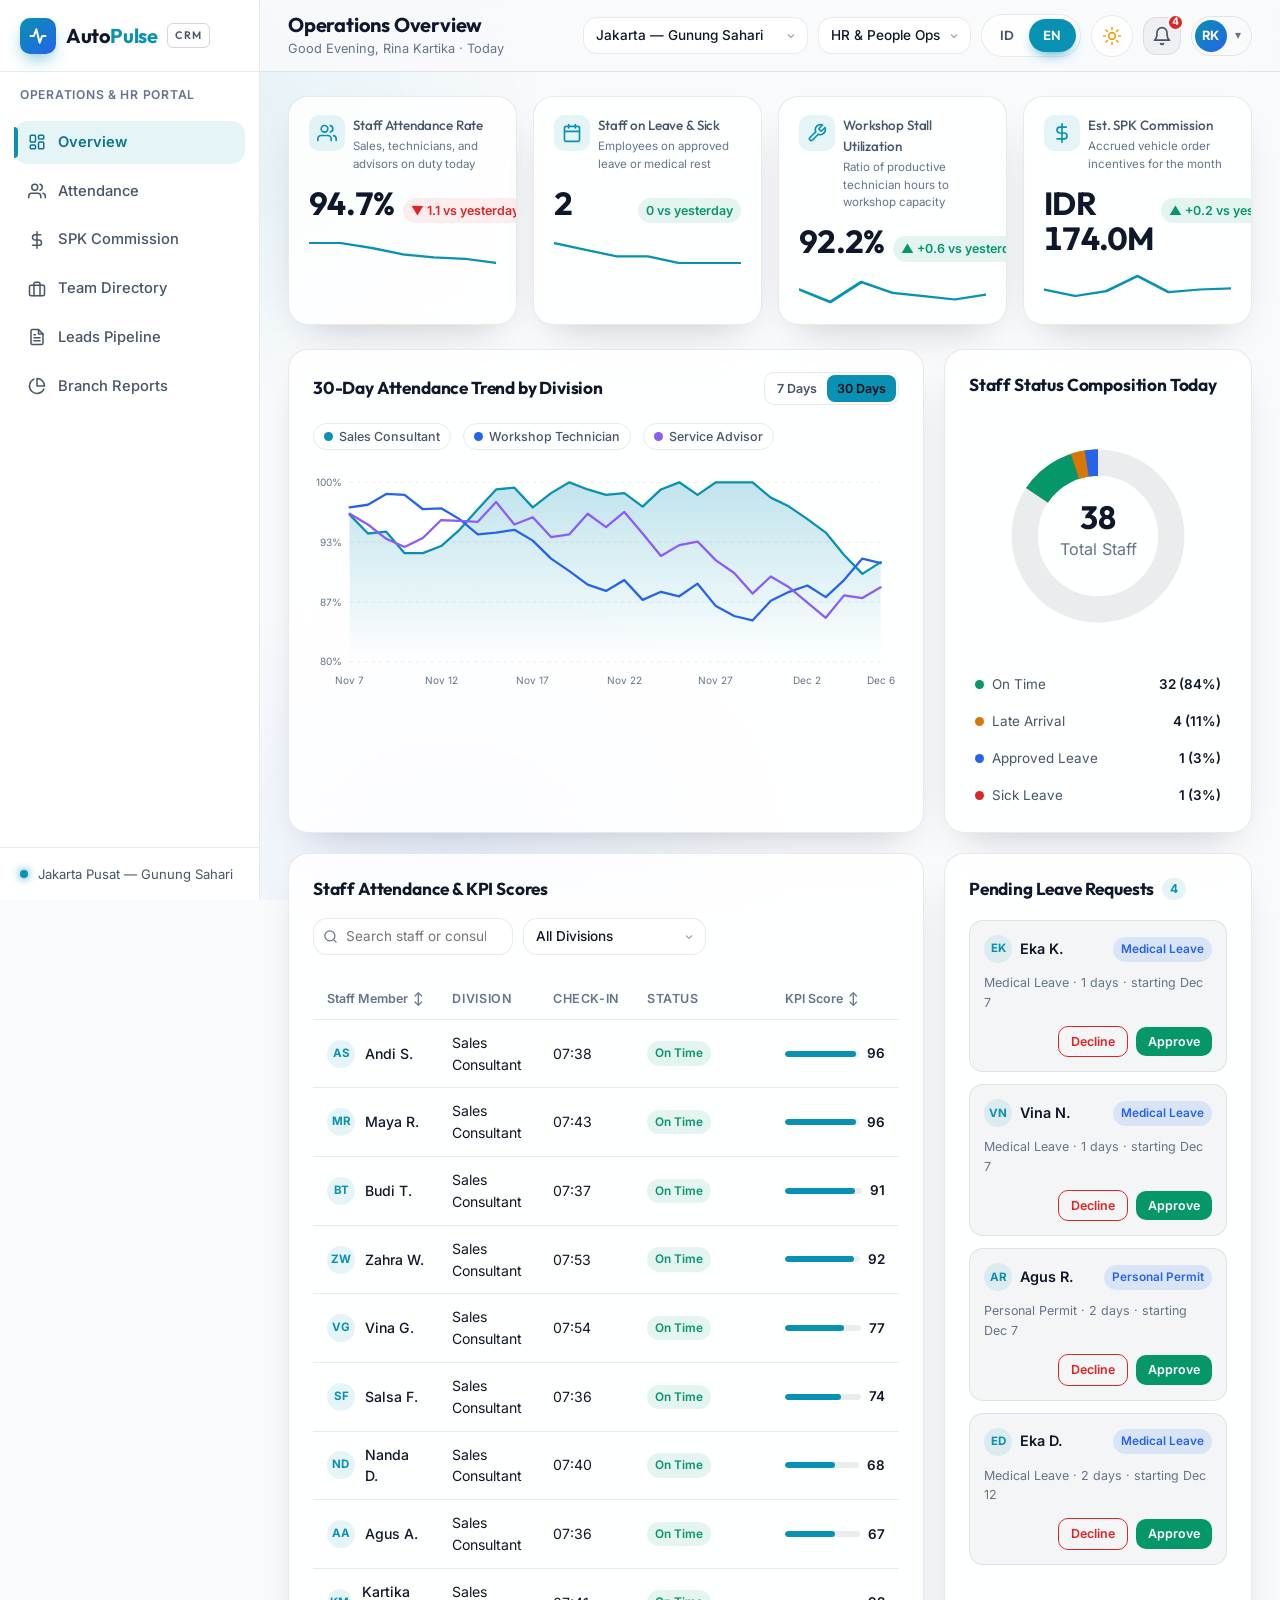
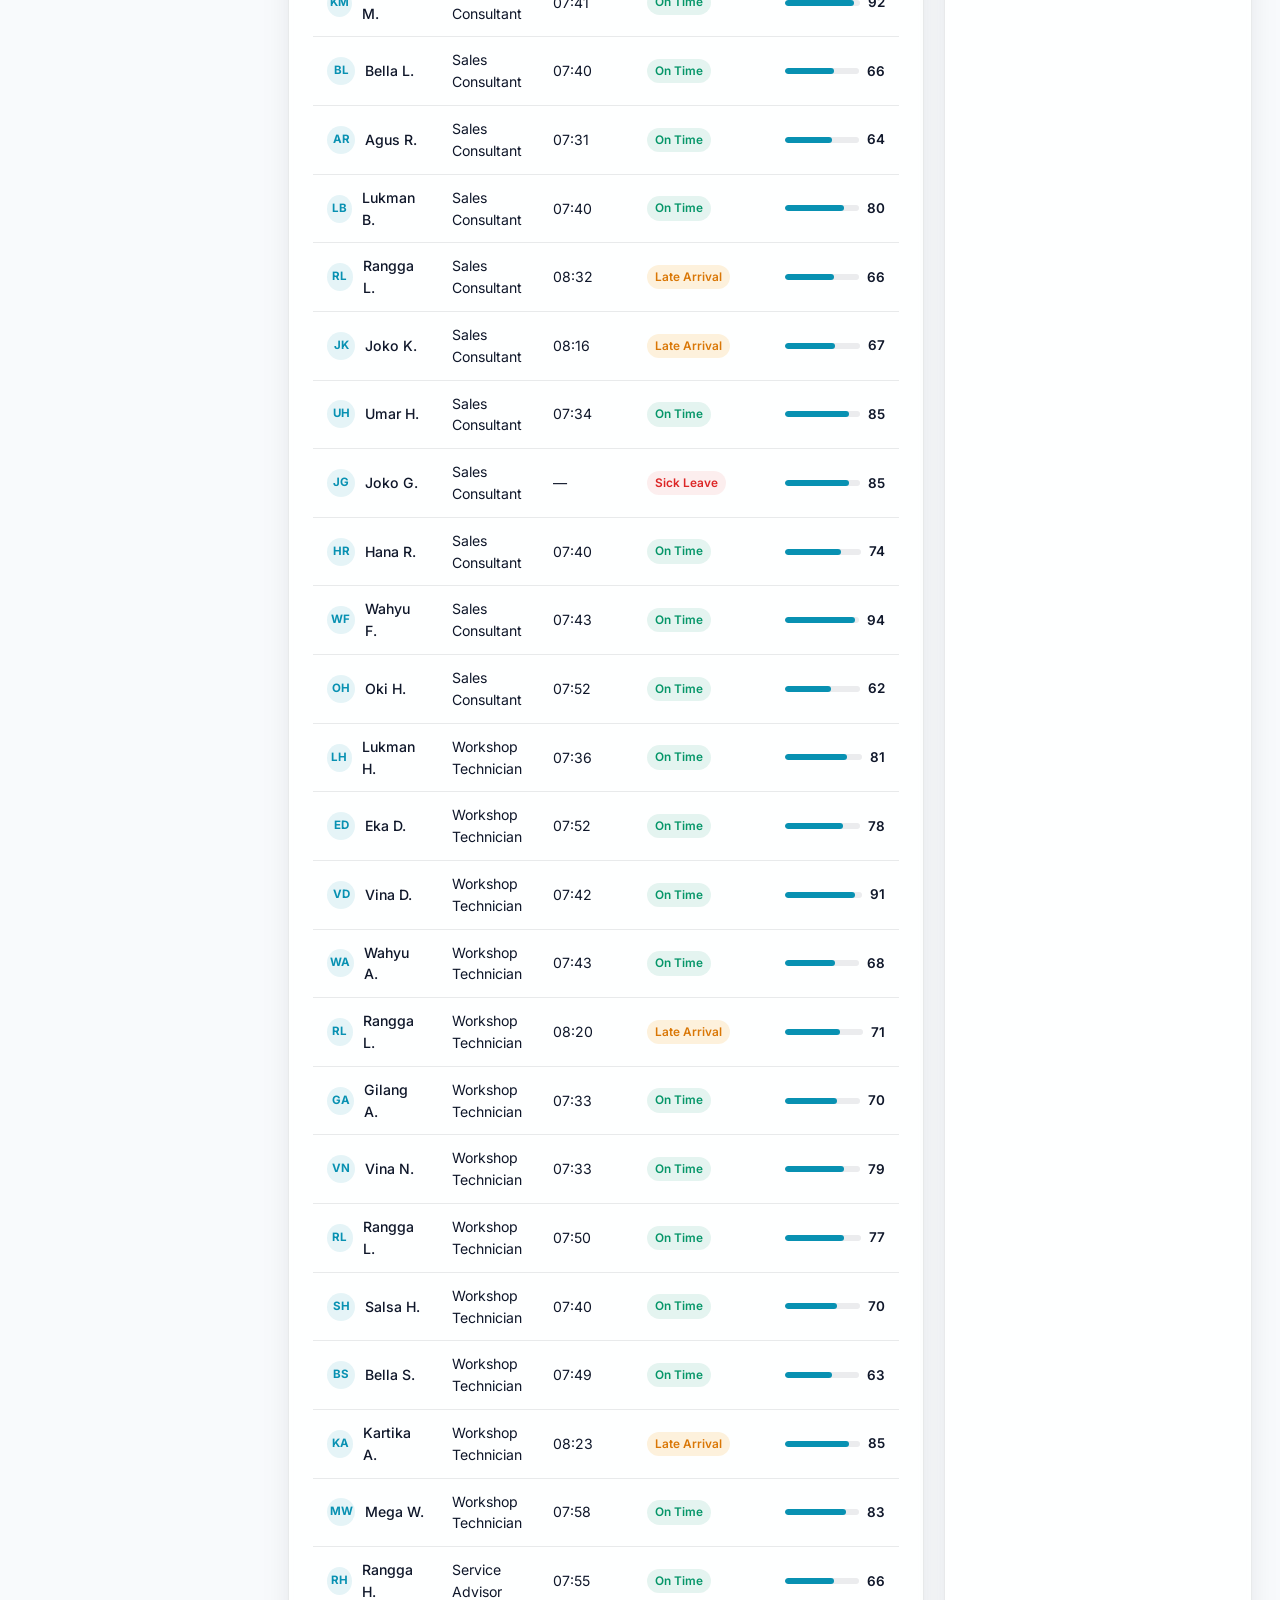
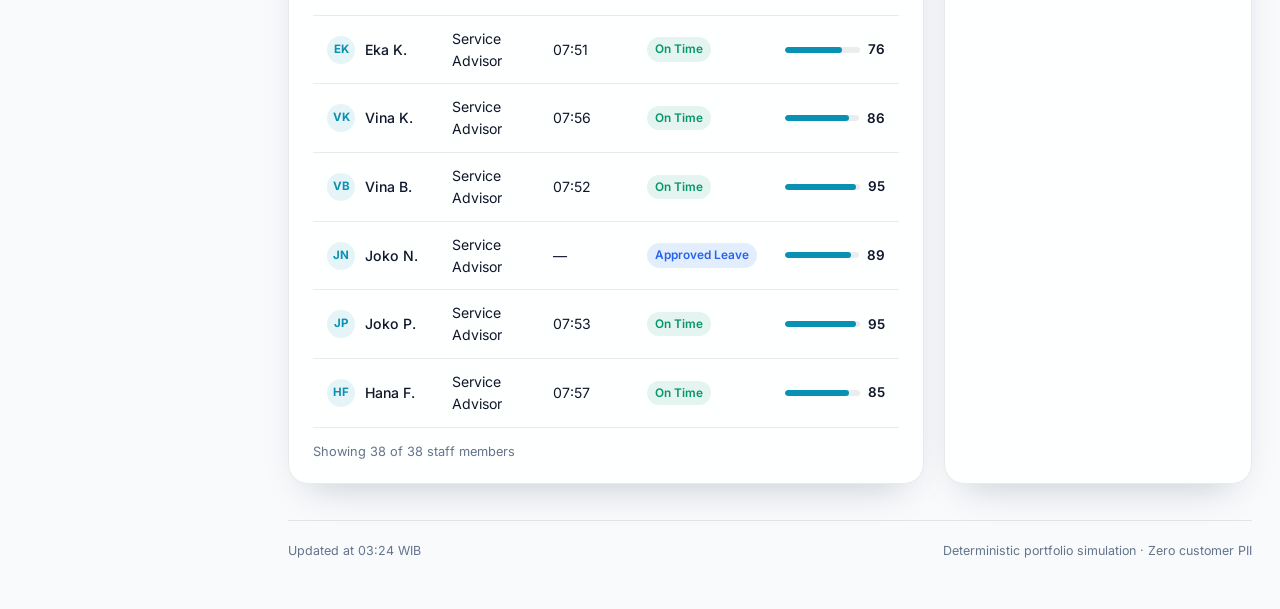
==== commit c2877c5f: "feat(branding): add clean and formal SVG favicon logo" ====
--- a/index.html
+++ b/index.html
@@ -7,6 +7,7 @@
   <meta name="description" content="Dashboard operasional dealer dan manajemen produktivitas SDM otomotif AutoPulse CRM.">
   <meta name="theme-color" content="#0A0E17">
   <meta name="robots" content="noindex">
+  <link rel="icon" type="image/svg+xml" href="assets/favicon.svg">
   <!-- Pre-paint theme & language to prevent flash of unstyled theme -->
   <script>
     (function () {
